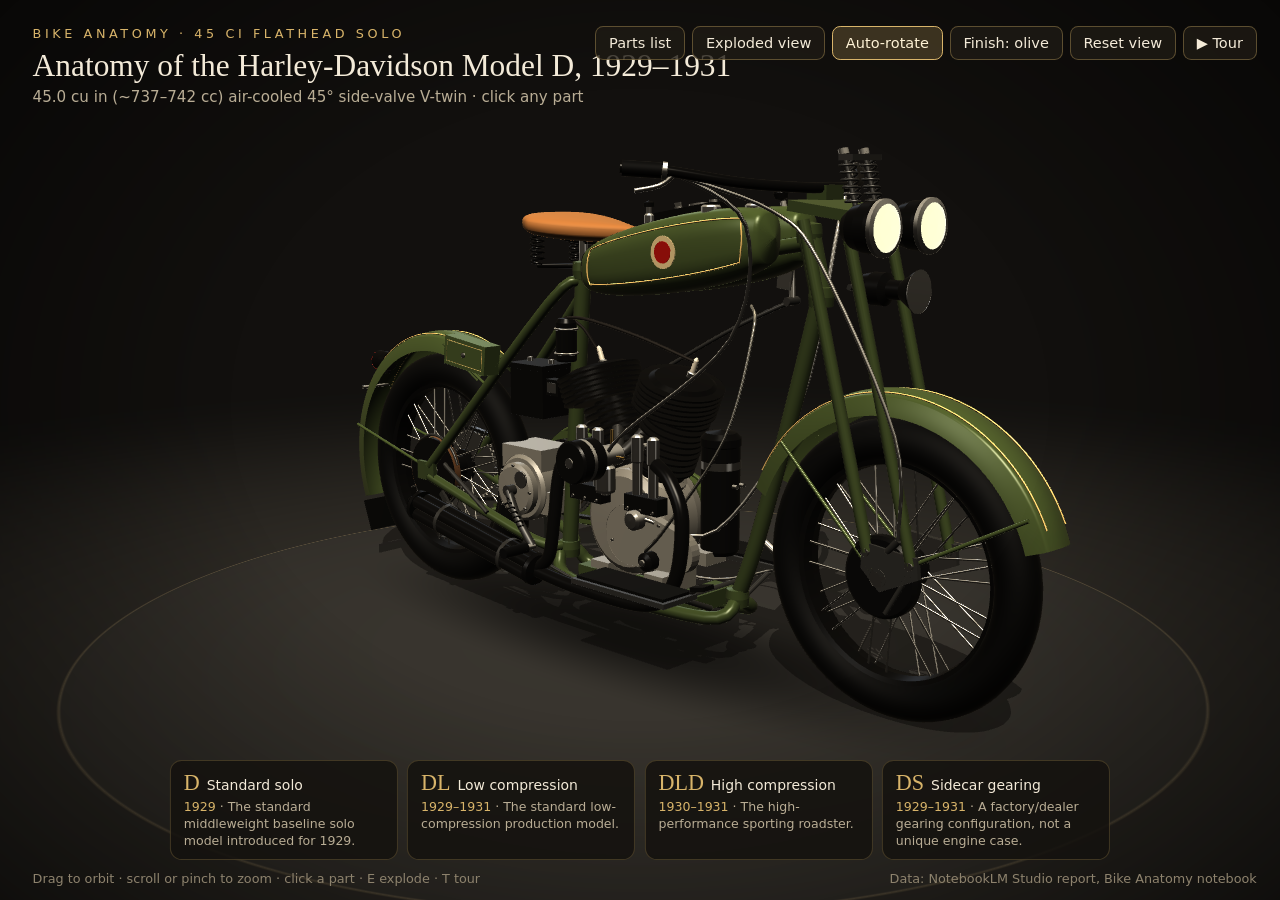
==== bikes/model-d/index.html @ c073ca32 "Add a static gallery for the Bike Anatomy series The shop page reads bikes.js, so a new motorcycle i" ====
<!doctype html>
<html lang="en">
<head>
<meta charset="utf-8">
<meta name="viewport" content="width=device-width,initial-scale=1,maximum-scale=1">
<title>Anatomy of the Harley-Davidson Model D, 1929–1931</title>
<style>
:root{--u:1px;--brass:#d8b46a;--ink:#f3ead8;--mute:#b9ad95;--bg:#12100d;--panel:rgba(20,18,14,.86)}
*{box-sizing:border-box}
html,body{margin:0;height:100%;background:#0b0a08;color:var(--ink);font-family:system-ui,-apple-system,"Segoe UI",Roboto,Helvetica,Arial,sans-serif;overflow:hidden}
#stage{position:absolute;left:0;top:0;width:100%;height:100%;overflow:hidden;background:#12100d}
#stage.fixed{left:50%;top:50%;transform:translate(-50%,-50%)}
canvas{position:absolute;left:0;top:0;width:100%;height:100%;display:block;touch-action:none;cursor:grab}
canvas.drag{cursor:grabbing} canvas.hot{cursor:pointer}
#vignette{position:absolute;inset:0;pointer-events:none;background:radial-gradient(ellipse at 50% 45%,rgba(0,0,0,0) 45%,rgba(0,0,0,.62) 100%)}
#titleBlock{position:absolute;left:calc(var(--u)*28);top:calc(var(--u)*22);max-width:calc(var(--u)*640);pointer-events:none}
#titleBlock .k{font-size:calc(var(--u)*11);letter-spacing:.28em;color:var(--brass);text-transform:uppercase}
#titleBlock h1{margin:calc(var(--u)*6) 0 calc(var(--u)*4);font-family:Georgia,"Times New Roman",serif;font-weight:normal;font-size:calc(var(--u)*27);line-height:1.15;color:var(--ink)}
#titleBlock p{margin:0;font-size:calc(var(--u)*13);color:var(--mute)}
#toolbar{position:absolute;right:calc(var(--u)*20);top:calc(var(--u)*22);display:flex;gap:calc(var(--u)*6);flex-wrap:wrap;justify-content:flex-end;max-width:60%}
button{font:inherit;font-size:calc(var(--u)*12.5);color:var(--ink);background:rgba(30,27,21,.8);border:1px solid rgba(216,180,106,.35);border-radius:calc(var(--u)*7);padding:calc(var(--u)*7) calc(var(--u)*11);cursor:pointer;transition:background .2s,border-color .2s}
button:hover{background:rgba(60,50,32,.9);border-color:var(--brass)}
button.on{background:rgba(216,180,106,.22);border-color:var(--brass);color:#fff3d6}
#partsDrawer{position:absolute;left:calc(var(--u)*20);top:calc(var(--u)*118);bottom:calc(var(--u)*150);width:calc(var(--u)*250);background:var(--panel);border:1px solid rgba(216,180,106,.2);border-radius:calc(var(--u)*10);padding:calc(var(--u)*10);overflow:auto;transform:translateX(-120%);transition:transform .35s ease;font-size:calc(var(--u)*12.5)}
#partsDrawer.open{transform:none}
#partsDrawer h4{margin:calc(var(--u)*10) 0 calc(var(--u)*4);font-size:calc(var(--u)*10.5);letter-spacing:.16em;text-transform:uppercase;color:var(--mute);font-weight:600}
#partsDrawer h4:first-child{margin-top:0}
#partsDrawer a{display:block;padding:calc(var(--u)*4) calc(var(--u)*6);border-radius:calc(var(--u)*5);color:var(--ink);text-decoration:none;cursor:pointer}
#partsDrawer a:hover,#partsDrawer a.sel{background:rgba(216,180,106,.16)}
.dot{display:inline-block;width:calc(var(--u)*8);height:calc(var(--u)*8);border-radius:50%;margin-right:calc(var(--u)*7);vertical-align:middle}
#panel{position:absolute;right:calc(var(--u)*20);top:calc(var(--u)*78);width:calc(var(--u)*370);max-height:calc(100% - var(--u)*240);overflow:auto;background:var(--panel);border:1px solid rgba(216,180,106,.28);border-radius:calc(var(--u)*12);padding:calc(var(--u)*18) calc(var(--u)*20);opacity:0;transform:translateX(calc(var(--u)*30));transition:opacity .35s ease,transform .35s ease;pointer-events:none;box-shadow:0 calc(var(--u)*10) calc(var(--u)*40) rgba(0,0,0,.45)}
#panel.show{opacity:1;transform:none;pointer-events:auto}
#panel .x{position:absolute;right:calc(var(--u)*10);top:calc(var(--u)*8);background:none;border:none;font-size:calc(var(--u)*18);color:var(--mute);padding:calc(var(--u)*4)}
#panel .chip{display:inline-block;font-size:calc(var(--u)*10.5);letter-spacing:.14em;text-transform:uppercase;padding:calc(var(--u)*3) calc(var(--u)*8);border-radius:calc(var(--u)*20);border:1px solid currentColor;margin-bottom:calc(var(--u)*8)}
#panel h2{font-family:Georgia,"Times New Roman",serif;font-weight:normal;font-size:calc(var(--u)*23);margin:0 0 calc(var(--u)*10);line-height:1.2}
#panel ul{margin:0;padding-left:calc(var(--u)*16);font-size:calc(var(--u)*13);line-height:1.45}
#panel li{margin-bottom:calc(var(--u)*5)}
#panel .fin{margin-top:calc(var(--u)*10);font-size:calc(var(--u)*12);color:var(--mute)}
#panel .fin b{color:var(--ink);font-weight:600}
#panel .weak{margin-top:calc(var(--u)*12);border-left:calc(var(--u)*3) solid #c75a4f;background:rgba(199,90,79,.1);padding:calc(var(--u)*8) calc(var(--u)*10);border-radius:0 calc(var(--u)*6) calc(var(--u)*6) 0;font-size:calc(var(--u)*12.5);line-height:1.45}
#panel .weak h3{margin:0 0 calc(var(--u)*4);font-size:calc(var(--u)*10.5);letter-spacing:.14em;text-transform:uppercase;color:#e58a7f}
#panel .weak p{margin:0 0 calc(var(--u)*4)}
#panel .note{margin-top:calc(var(--u)*10);font-size:calc(var(--u)*11.5);color:#d7c38f;font-style:italic}
#panel .src{margin-top:calc(var(--u)*10);font-size:calc(var(--u)*10.5);color:#8d826d}
#variants{position:absolute;left:50%;bottom:calc(var(--u)*34);transform:translateX(-50%);display:flex;gap:calc(var(--u)*8)}
.var{width:calc(var(--u)*196);background:var(--panel);border:1px solid rgba(216,180,106,.22);border-radius:calc(var(--u)*10);padding:calc(var(--u)*8) calc(var(--u)*11);cursor:pointer;transition:border-color .2s,background .2s}
.var:hover{border-color:rgba(216,180,106,.6)} .var.on{border-color:var(--brass);background:rgba(60,48,26,.9)}
.var b{font-family:Georgia,serif;font-size:calc(var(--u)*19);color:var(--brass);font-weight:normal;margin-right:calc(var(--u)*6)}
.var span{font-size:calc(var(--u)*12);color:var(--ink);white-space:nowrap}.var i{font-style:normal;color:var(--brass)}
.var div{font-size:calc(var(--u)*10.8);color:var(--mute);margin-top:calc(var(--u)*3);line-height:1.35}
#hint{position:absolute;left:calc(var(--u)*28);bottom:calc(var(--u)*12);font-size:calc(var(--u)*11);color:#8d826d;pointer-events:none}
#credit{position:absolute;right:calc(var(--u)*20);bottom:calc(var(--u)*12);font-size:calc(var(--u)*11);color:#8d826d;pointer-events:none}
#tooltip{position:absolute;pointer-events:none;background:rgba(20,18,14,.92);border:1px solid rgba(216,180,106,.4);padding:calc(var(--u)*4) calc(var(--u)*8);border-radius:calc(var(--u)*5);font-size:calc(var(--u)*12);opacity:0;transition:opacity .15s;white-space:nowrap}
#caption{position:absolute;left:calc(var(--u)*56);bottom:calc(var(--u)*58);max-width:calc(var(--u)*720);opacity:0;transform:translateY(calc(var(--u)*14));transition:opacity .45s ease,transform .45s ease;pointer-events:none;text-shadow:0 2px 18px rgba(0,0,0,.8)}
#caption.show{opacity:1;transform:none}
#caption .k{font-size:calc(var(--u)*13);letter-spacing:.3em;text-transform:uppercase;color:var(--brass)}
#caption .t{font-family:Georgia,"Times New Roman",serif;font-size:calc(var(--u)*46);line-height:1.08;margin:calc(var(--u)*6) 0}
#caption .s{font-size:calc(var(--u)*18);color:#e4d9c1;line-height:1.35}
#caption .bar{width:calc(var(--u)*64);height:calc(var(--u)*3);background:var(--brass);margin-bottom:calc(var(--u)*12)}
#card{position:absolute;inset:0;display:flex;align-items:center;justify-content:center;text-align:center;opacity:0;pointer-events:none;background:radial-gradient(ellipse at 50% 50%,rgba(14,12,9,.45) 0%,rgba(10,9,7,.82) 75%)}
#card .in{max-width:calc(var(--u)*980);padding:0 calc(var(--u)*40)}
#card .k{font-size:calc(var(--u)*15);letter-spacing:.42em;text-transform:uppercase;color:var(--brass)}
#card h1{font-family:Georgia,"Times New Roman",serif;font-weight:normal;font-size:calc(var(--u)*56);line-height:1.1;margin:calc(var(--u)*16) 0 calc(var(--u)*14)}
#card .s{font-size:calc(var(--u)*20);color:#e4d9c1}
#card .rule{width:calc(var(--u)*120);height:1px;background:var(--brass);margin:calc(var(--u)*22) auto}
#card .c{font-size:calc(var(--u)*14);color:#a99c82;letter-spacing:.05em}
body.tour .chrome{display:none!important}
body.tour canvas{cursor:default}
body.tour #panel{top:calc(var(--u)*60);right:calc(var(--u)*44);width:calc(var(--u)*400);max-height:none;overflow:hidden}
body.tour #panel .x{display:none}
body.tour #panel ul{font-size:calc(var(--u)*14.5)}
body.tour #panel h2{font-size:calc(var(--u)*26)}
body.capture #caption,body.capture #panel{transition:none!important}
body.tour #credit{right:calc(var(--u)*44);bottom:calc(var(--u)*20);font-size:calc(var(--u)*12)}
#err{position:absolute;inset:0;display:none;align-items:center;justify-content:center;font-size:16px;color:var(--ink);background:#12100d;text-align:center;padding:30px}
@media (max-width:760px){#panel{left:10px;right:10px;width:auto;top:auto;bottom:10px;max-height:45%}#variants{display:none}#titleBlock h1{font-size:20px}#toolbar{top:auto;bottom:10px;left:10px;right:10px;max-width:none;justify-content:center}#hint{display:none}}
</style>
</head>
<body>
<div id="stage">
  <canvas id="gl"></canvas>
  <div id="vignette"></div>
  <header id="titleBlock" class="chrome">
    <div class="k">Bike Anatomy · 45 ci Flathead Solo</div>
    <h1>Anatomy of the Harley-Davidson Model D, 1929–1931</h1>
    <p>45.0 cu in (~737–742 cc) air-cooled 45° side-valve V-twin · click any part</p>
  </header>
  <div id="toolbar" class="chrome">
    <button id="bParts">Parts list</button>
    <button id="bExplode">Exploded view</button>
    <button id="bRotate" class="on">Auto-rotate</button>
    <button id="bFinish">Finish: olive</button>
    <button id="bReset">Reset view</button>
    <button id="bTour">▶ Tour</button>
  </div>
  <aside id="partsDrawer" class="chrome"></aside>
  <aside id="panel"></aside>
  <div id="variants" class="chrome"></div>
  <div id="hint" class="chrome">Drag to orbit · scroll or pinch to zoom · click a part · E explode · T tour</div>
  <div id="tooltip" class="chrome"></div>
  <div id="caption"><div class="bar"></div><div class="k"></div><div class="t"></div><div class="s"></div></div>
  <div id="card"><div class="in"><div class="k"></div><h1></h1><div class="s"></div><div class="rule"></div><div class="c">Data: NotebookLM Studio report, Bike Anatomy notebook</div></div></div>
  <div id="credit">Data: NotebookLM Studio report, Bike Anatomy notebook</div>
  <div id="err">WebGL is not available in this browser.</div>
</div>
<script>
'use strict';
/* Harley-Davidson Model D (1929–1931) anatomy viewer.
   Pure HTML5 + vanilla JS + raw WebGL1, no dependencies.
   All part and spec text comes from the NotebookLM Studio report ("Bike Anatomy" notebook). */
/* ---------------------------- report data ---------------------------- */
const SYS = {
  engine:{name:'Engine', col:'#e0913a'},
  trans:{name:'Transmission & clutch', col:'#d4bb45'},
  drive:{name:'Drive', col:'#9cc04a'},
  frame:{name:'Frame & suspension', col:'#5aaed3'},
  brakes:{name:'Brakes & wheels', col:'#d9685c'},
  body:{name:'Tanks & body', col:'#a98be0'},
  elec:{name:'Electrics & controls', col:'#5fcfae'}
};
const SYS_ORDER=['engine','trans','drive','frame','brakes','body','elec'];
const DATA = {
 cyl:{sys:'engine',name:'Cylinders & heads',sec:'§2–3',specs:[
  'Air-cooled 45° side-valve (flathead) V-twin with dual cast-iron cylinders',
  'Displacement 45.0 cu in (~737–742 cc); bore × stroke 2-3/4 in × 3-13/16 in (2.750 × 3.8125 in)',
  'Front cylinder Part No. 2-29, rear 3-29, in heat-resistant high-gloss black enamel',
  'Removable cast-iron heads: low-compression marked 6.8 (9-29 front / 10-29 rear) or high-compression marked 5.5 (9-29A / 10-29A)',
  'Solid copper head gaskets (11-29); paper base gaskets (46-29) on eight 1-13/16 in Parkerized base studs (29-29)',
  'Dual priming valves (49-14, 1/8 in NPT, nickel) for cold starting',
  'Aluminum trunk pistons (253-29A) with three compression rings (260-29); fork-and-blade rods (283-29 front / 284-29 rear)'],
  fin:'Gloss black enamel (cylinders and heads)',
  note:'The report gives 45.0 cu in (~737–742 cc) in its spec matrix and calculates 45.3 cu in (~742 cc) from bore and stroke.'},
 crank:{sys:'engine',name:'Crankcase & flywheels',sec:'§3, §8',specs:[
  'Main crankcase 402-29 in high-strength aluminum alloy, split vertically into left (406-29) and right (410-29) halves',
  'Left case: dual roller bearing retainers (417-29) holding twenty-four .360 in steel rollers (304-15)',
  'Balanced flywheels, left 338-29 / right 339-29, on crank pin 348-29',
  'Bolted to the frame lugs with four 3/8-24 Parkerized motor bolts (437-26)',
  'Sump oil drain valve 477-29; crankcase relief pipe 543-29',
  'Identity lives on the left crankcase boss; matching belly numbers on the 406-29 / 410-29 seams confirm a line-bored pair'],
  fin:'Natural raw aluminum'},
 valves:{sys:'engine',name:'Valve train & tappet guides',sec:'§3, §8',specs:[
  'All four valves in a parallel vertical row on the right side of the engine',
  'Inlet valves 163-29, exhaust valves 165-29 in replaceable guides 166-29, springs 186-10',
  'Telescoping nickel valve covers: upper 173-26, lower 174-26, rubber packing 175-29 / 18260-29',
  'Four case-hardened tappets (200-29) with rollers (208-29) on four camshaft gear shafts (610-29 to 613-29)',
  'Later 1929–31 bolted cast-iron tappet guide blocks: front 234-30, rear 235-30, eight nickel screws (057)'],
  fin:'Valve covers polished nickel; tappet guide blocks black paint',
  weak:['Early 1929 press-in tappet bushings (234-29) worked loose under valvetrain side-thrust, causing oil leaks and lash drift. Replaced later in 1929 by bolted block guides.']},
 timing:{sys:'engine',name:'Gear case cover & oil pump',sec:'§3, §8',specs:[
  'Aluminum timing gear cover: 584-29 (two dowel holes), revised to 584-29A with four dowel holes',
  'Gear-driven plunger oil pump 587-29 (black paint), driven off oiler shaft 638-29',
  'Metering set by adjusting screw 672-29 and shims (.0125 in 674-22; .0625 in 0202)',
  'Auxiliary manual plunger pump (3551-27 / 3553-27) built into the left tank',
  'External dull nickel oil lines: drive case pipe 3571-29, hand pump pipe 3572-29'],
  fin:'Natural raw aluminum (timing cover)',
  weak:['The 2-dowel 1929 cover flexed under valvetrain load, misaligning the gear train and failing gaskets; the 4-dowel cover (later 1929, continuing through 1930) fixed it.',
        'Too little oil scores valve guides and scuffs pistons; too much wet-sumps the crankcase and fouls plugs.']},
 carb:{sys:'engine',name:'Carburetor & intake',sec:'§3',specs:[
  '1-inch side-draft carburetor: Schebler (1133-29) or period Linkert, brass and pot metal, body 1226-29',
  'Venturi: 3/4 in (1265-29) on D and DL; 7/8 in (1265-29A, later 27360-29) on the high-compression DLD',
  'Brass main nozzle 1258-29; 3-5/16 in high-speed needle 1254-24; low-speed needle 1261-29',
  'Nickel float bowl 1267-24 with shellac-coated cork float 1271-24',
  'Parkerized cast intake manifold (1102-29 / 1107-29) on frame bracket 1110-29',
  'Gloss-black cylindrical air cleaner 1401-28 with cast-aluminum elbow 1406-29'],
  fin:'Carburetor body and needles flat nickel; manifold Parkerized; air cleaner gloss black / aluminum'},
 exhaust:{sys:'engine',name:'Exhaust & four-tube muffler',sec:'§3',specs:[
  'Black-enameled front (1006-29) and rear (1007-29) header pipes merging into front muffler pipe 1020-29',
  'Classic four-tube muffler (1002-29 complete; 1035-29 rear section) in heat-resistant black paint',
  'Clamped to the lower frame tube: brackets 1023-29, center clamps 1032-29, rear clamps 1041-29, double clamps 1070-29 / 1071-29'],
  fin:'Black paint / Parkerized'},
 gen:{sys:'elec',name:'Generator',sec:'§7, §8',specs:[
  '6-volt generator 1501-29 in gloss black enamel, mounted to the front gear case over paper gasket 1527-29',
  'Early drive: spiral bevel gears, 32-tooth drive bevel 1536-29 and 16-tooth armature bevel 1649-29, shaft 1532-30',
  'Later drive: direct spur gear off generator drive gear 632-29A',
  'Charges through the frame-mounted cut-out relay 4785-26 into the 6-volt HM5 battery'],
  fin:'Gloss black enamel',
  weak:['The 1929–1930 spiral bevel drive suffered rapid tooth wear, backlash and noise if its 0.002 in end-thrust shims (1536-29B) were set wrong; it was superseded by the spur-gear drive.'],
  note:'The report calls the bevel drive the "early setup" and also dates it 1929–1930.'},
 ign:{sys:'elec',name:'Ignition: timer, coil & leads',sec:'§3',specs:[
  'Timer shaft and cam 640-29 in a nickel timer base 1540-29 with circuit breaker 1565-29 / 1566-29',
  'Spark timing set manually with the timer adjusting plate 1627-29',
  'Dual-output spark coil 1722-29 (black) on the frame seat post with two 1/4-20 U-bolts 1723-29',
  'Fabric-wrapped high-tension cables: long front 1596-29, short rear 1597-29',
  'Harley-Davidson plugs from No. 1 standard (37-09A) to No. 5 racing (37-09E)']},
 lamps:{sys:'elec',name:'Headlamp',sec:'§7',specs:[
  '6-inch headlamp assembly 4901-29A, gloss black body, on fork bracket 4965-29 (black) / 4965-29B (Parkerized)',
  'Nickel door 4914-29 holding a diffusing (4906-29) or clear (4906-29A) glass lens with cork packing 4912-29',
  'Silvered parabolic reflector 4922-29 and a 6-volt double-filament bulb 4925-29'],
  fin:'Gloss black body, nickel door',
  note:'The model shows twin bullet lamps as briefed; the report text describes a single 6-inch headlamp assembly.'},
 tail:{sys:'elec',name:'Tail lamp',sec:'§7',specs:[
  'Cylindrical black tail lamp 5051-15 on the rear fender',
  'Red ribbed glass "bee-hive" lens 5054-20 with a lower white license lens 5065-25',
  '6V single-filament bulb 4927-15, wired through a rubber 2-pin plug 5061-23']},
 battery:{sys:'elec',name:'Battery & cut-out relay',sec:'§7',specs:[
  'HM5 6-volt storage battery, 4303-29 wet / 4304-29 dry, in a hard rubber jar 4359-29',
  'Black painted steel battery box 4404-29 and cover 4407-29 on rubber vibration mats 4427-15',
  'Frame-mounted mechanical cut-out relay 4785-26 under a black steel cover 4786-26'],
  fin:'Cadmium wing nuts (4409-24); nickel clamp bolts (4411-24)'},
 dash:{sys:'elec',name:'Dash switch box',sec:'§7',specs:[
  'Cast dash panel switch box 4505-29 mounted across the fuel tank bridge, gloss black cover 4519-29',
  'Ignition switch stem 4601-29 worked by a flat nickel key 4521-26',
  'Lighting switch stem 4605-29 with fiber contact cam 4606-26',
  'Central ammeter 4580-29 lit by an internal lamp 4570-29 behind an anti-glare shield 4566-29'],
  fin:'Gloss black / nickel'},
 horn:{sys:'elec',name:'Klaxon horn',sec:'§7',specs:[
  'Motor-driven Klaxon 11 vibrator horn 4801-29A in gloss black paint',
  'Black trumpet 4809-29 and nickel diaphragm 4814-29',
  'Sounded from the handlebar horn switch 4760-26']},
 bars:{sys:'elec',name:'Handlebars & twist grips',sec:'§6–7',specs:[
  'Tubular steel handlebars 3307-29A in black paint',
  'Dual spiral twist grips for throttle and spark advance: black rubber grips 3310-09, nickel spirals 3312-16',
  '54-inch nickel flexible control coils 3334-12 / 3338-12',
  'Right hand lever 4149-28 pulls the front brake wire 4145-28 inside nickel coil 4143-28'],
  fin:'Black paint / polished nickel'},
 gear:{sys:'trans',name:'3-speed transmission',sec:'§4',specs:[
  '3-speed manual, sliding gear, hand shift, in a hand-poured cast-aluminum case 2258-29 with side cover 2260-28A',
  'Mainshaft 2272-26 (6.5 in) on sixteen roller bearings 2289-25',
  'Sliding gear 2298-26, low-speed gear 2296-26 and main clutch gear 2513-26',
  'Countershaft 2300-28 with gear 2303-28 in bronze bushings 2312-26 / 2314-28',
  'Anchored to the lower frame rails with 3/8-24 studs 2318-26 and position adjusting screw 2328-27']},
 clutch:{sys:'trans',name:'Foot clutch',sec:'§4',specs:[
  'Foot-operated dry multi-plate clutch built into the primary drive sprocket (2039-29A)',
  'Steel discs (2417-29A / 2535-29), driving discs 2528-28, riveted fiber discs (2533-26 / 2533-29) and notched outer fiber discs 2534-29',
  'Early 1929: 12 springs 2546-29A (7/16 × 1-1/4 in); later 1929–31: 14 springs 2546-29 (3/8 × 1-9/32 in)',
  'Rocker foot pedal 2409-29 (cadmium), 14-1/4 in clutch rod 2424-29, 8-3/8 in pushrod 2446-29'],
  fin:'Cadmium plated pedal',
  weak:['The early 12-spring plate engaged abruptly and needed heavy pedal pressure, overheating the discs and dragging in stop-and-go riding. The 14-spring revision gave linear modulation.']},
 shifter:{sys:'trans',name:'Tank hand shifter',sec:'§4',specs:[
  'Tank-side nickel shifter lever 2204-26 moving in a nickel quadrant guide 2208-26',
  'Parkerized shifter rod 2212-28 to bell crank 2236-28, turning the cadmium shifter shaft 2242-26',
  'Gear lock plate 2239-26 with spring-loaded plunger 2251-26',
  'Riding: foot clutch, left-hand gear selection, right-hand twist-grip throttle'],
  fin:'Polished nickel lever and quadrant'},
 kick:{sys:'trans',name:'Kickstarter',sec:'§4',specs:[
  'Starter pedal assembly 2076-26A with heavy Parkerized crank 2076-29 and 3/8-24 clamp bolt 2078-26',
  'Coil return spring 2084-28 (black) on nickel spring stud 2086-26',
  'Folding pedal 2091-16 with rubber sleeves 2092-17 / 2092-29',
  'Turns the starter clutch ratchet 2165-28']},
 primary:{sys:'drive',name:'Primary chain & sprockets',sec:'§2, §4',specs:[
  'Duckworth double-row 3/8 × 3/16 in primary chain, 100-link (2001-29) or 102-link (2001-29A)',
  'Plain Parkerized motor sprockets from 24T to 33T, plus a 17T special (2030-29C)',
  'Optional cushion sprockets, 26T (2030-29) and 31T (2031-29), with eight rubber blocks 2056-28',
  'DS sidecar gearing used smaller motor sprockets: 17T (2030-29C) or 24T (2029-29)'],
  fin:'Parkerized sprockets',
  note:'The report lists 26T 2030-29 as a solo motor sprocket in §2 but as the 26T cushion sprocket in §4 (plain 26T is 2030-29A).'},
 pcover:{sys:'drive',name:'Primary chain guard',sec:'§5',specs:[
  'Black painted front chain guard 3801-29 with upper (3804-29) and lower (3805-29) backing sheets',
  'Two removable painted inspection covers 3811-29',
  'Backing springs 3814-29 and slot cover 3812-29'],
  fin:'High-gloss black enamel per the report'},
 final:{sys:'drive',name:'Final drive chain & rear sprocket',sec:'§2, §4–5',specs:[
  '55-inch Duckworth 3/8 × 5/8 in final drive chain 2002-29',
  'Flat-nickel rear wheel sprockets: 28T (2046-29), 30T, 32T, 36T, 38T (2045-29), 40T (2043-29), 45T (2049-29)',
  'Black painted rear chain guard 3818-26',
  'DS sidecar setups used 40T or 45T rear sprockets to lower the final drive'],
  fin:'Flat nickel sprockets'},
 frame:{sys:'frame',name:'Rigid single-rider frame',sec:'§5',specs:[
  'Rigid single-rider tubular steel frame 2801-26',
  'Forged steel lugs at the steering head, motor mounts and rear axle dropouts',
  'Steering head: adjustable cup-and-cone with thirty-two loose 1/4 in balls; head cup 2751-26, cones 2753-26 / 2755-26',
  'Rigid rear triangle, so the rider is isolated by the internal seat post plunger',
  'Lower cross-tubes carry the rear brake crossover shaft'],
  fin:'High-gloss black enamel per the report'},
 fork:{sys:'frame',name:'Springer front fork',sec:'§5',specs:[
  'Leading-link Harley-Davidson spring fork: rigid legs (2605-26 early / 2605-29 late) and spring legs (2607-26 / 2607-29)',
  'Spring cluster on 7/16 × 9-11/16 in Parkerized rods 2631-26',
  '4-3/4 in upper springs 2618-26, 5 in main cushion springs 2620-26, 3 in buffer springs 2622-26, flat check spring 2623-23',
  'Lower rocker plates 2636-26 on short (2639-26) and long (2640-26) nickel rocker studs',
  'Black painted forged triple clamp 2654-29'],
  fin:'High-gloss black legs; Parkerized springs and rods'},
 saddle:{sys:'frame',name:'Solo saddle & seat post plunger',sec:'§5',specs:[
  'Natural tan leather top 3181-25 on a black steel pommel frame (3182-25 / 3185-18 Mesinger)',
  'Seat bar 3106-29 linked to a cadmium seat plunger 3115-29 in bronze bushing 3113-29',
  'Spring stack: 6-1/2 in lower springs (3127-29 early / 3128-29 late) and a 2-3/4 in auxiliary spring',
  'Spring guide collars 1-3/4 in (3138-29), or 1-3/8 in (3138-29A) for riders over 230 lb'],
  fin:'Cadmium plunger; Parkerized lock and adjusting nuts'},
 boards:{sys:'frame',name:'Footboards',sec:'§5',specs:[
  'Folding Parkerized steel footboards 2938-14 with molded rubber pads 2940-14',
  'Twenty-eight Parkerized pad rivets 2941-14; four mounting hinges 2944-14',
  'Front (2928-29) and rear (2929-29) support rods with right and left sidebars']},
 fwheel:{sys:'brakes',name:'Front wheel',sec:'§6',specs:[
  '18-inch steel clincher rim 3940-27, black enamel or optional nickel (3941-28B)',
  'Sized for 25 × 3.85 in pneumatic tires',
  'Thirty-six swaged nickel spokes, .148 in × 8-9/16 in, with nickel-plated brass nipples 3947-16',
  'Front hub 3906-28 on a Parkerized knock-out axle 3910-26 with twenty-eight 1/4 in balls']},
 rwheel:{sys:'brakes',name:'Rear wheel',sec:'§6',specs:[
  '18-inch steel clincher rim 3940-27 for 25 × 3.85 in tires',
  'Thirty-six swaged nickel spokes with nickel-plated brass nipples',
  'Rear hub 3958-26 on a nickel knock-out axle 3995-26 with twenty-two 3/8 in balls (0283)']},
 fbrake:{sys:'brakes',name:'Front drum brake',sec:'§6, §8',specs:[
  'Internal expanding mechanical drum in the front hub: black steel shell 4110-28A, side cover 4109-28',
  'Upper (4111-28A) and lower (4112-28A) shoes with molded linings 4113-28A',
  'Operating lever 4123-28A on stud 4124-28; torque taken to the spring fork leg by shackle 4130-28',
  'Worked from the right handlebar lever by a Bowden wire 4145-28'],
  weak:['The single-cam expanding front drum gives modest stopping force compared with modern hydraulic discs, so it needs conservative speeds and extra stopping distance.']},
 rbrake:{sys:'brakes',name:'Rear service brake',sec:'§6, §8',specs:[
  'Foot-operated service brake on the rear hub drum: black shell/drum 4032-26, bracket 4036-27',
  'Upper (4038-27) and lower (4039-27) contracting bands with woven linings and brass rivets 4046-14',
  'Footbrake lever (2956-29A early / 2956-29 late) to crossover shaft 4075-27 and brake rods 4073-29 / 4065-29',
  'Torque arm clamp 4071-26'],
  weak:['The rear contracting band delivers modest stopping force compared with modern hydraulic discs.'],
  note:'The spec matrix calls the rear brake "expanding/contracting"; the detailed section describes contracting bands only.'},
 rtank:{sys:'body',name:'Right fuel tank',sec:'§5, §8',specs:[
  'Split steel tank, right half 3501-26 early / 3501-29 late',
  'Rests on frame rubber buffers 3505-26, clamped by 1/4-24 clip screws 3529-10 and 7/32-32 nickel top screws 3532-18',
  'Nickel 1-1/2 in-24 filler cap 3507-16',
  'Red-center tank transfers 5917-08'],
  fin:'High-gloss black enamel per the report',
  note:'Not a "Strap Tank": the report says that term applies only to 1903–1910 machines.'},
 ltank:{sys:'body',name:'Left gas & oil tank',sec:'§5',specs:[
  'Left half 3502-26 early / 3502-29 late, with divided internal reservoirs for gasoline and engine oil',
  'Houses the manual hand oil pump (3551-27 / 3553-27) with nickel plunger 3555-25',
  'Nickel caps 3507-16 with gas seat 3511-16 and oil seat 3512-16'],
  fin:'High-gloss black enamel per the report'},
 ffender:{sys:'body',name:'Front mudguard',sec:'§5',specs:[
  'Front mudguard 3701-29 early / 3702-29A late',
  'Upper (3726-29) and lower (3727-29) painted braces',
  'Parkerized front bolt 3749-26']},
 rfender:{sys:'body',name:'Rear mudguard',sec:'§5',specs:[
  'Rear mudguard 3709-29 with a hinged rear section 3712-29 on end hinge 3751-23 for wheel removal',
  'Center (3736-29) and end (3737-29) braces',
  'Molded rubber mud flap 3757-26']},
 toolbox:{sys:'body',name:'Tool box',sec:'§5',specs:[
  'Rectangular painted steel tool box 3452-29 with cover 3456-29',
  'Nickel lock key 3464-26']}
};
const VARIANTS = [
 {code:'D', label:'Standard solo', years:'1929', parts:['cyl','carb'],
  text:'The standard middleweight baseline solo model introduced for 1929: standard-compression cast-iron heads, baseline primary drive ratios and a standard Schebler carburetor. The high-volume utility machine.'},
 {code:'DL', label:'Low compression', years:'1929–1931', parts:['cyl','carb'],
  text:'The standard low-compression production model. Cast-iron heads marked 6.8 (9-29 / 10-29) and a 3/4 in venturi (1265-29), built to run on low-octane period fuels without knock or thermal strain.'},
 {code:'DLD', label:'High compression', years:'1930–1931', parts:['cyl','carb','crank'],
  text:'The high-performance sporting roadster. High-compression heads marked 5.5 (9-29A / 10-29A), an enlarged 7/8 in venturi (1265-29A) and DLD engine boss stampings.'},
 {code:'DS', label:'Sidecar gearing', years:'1929–1931', parts:['primary','final'],
  text:'A factory/dealer gearing configuration, not a unique engine case. Smaller motor sprockets (17T 2030-29C or 24T 2029-29) with 40T (2043-29) or 45T (2049-29) rear sprockets for sidecar hauling.'}
];
/* ------------------------------ params ------------------------------ */
const Q = new URLSearchParams(location.search);
const TOUR = Q.get('tour') === '1';
const FW = parseInt(Q.get('w'),10)||0, FH = parseInt(Q.get('h'),10)||0;
const T0 = parseFloat(Q.get('t'))||0;
const FREEZE = Q.get('freeze') === '1';
const CAPTURE = Q.get('capture') === '1';   // fixed-timestep frame capture: window.__renderAt(t)

/* ------------------------------ vec/mat ------------------------------ */
const add=(a,b)=>[a[0]+b[0],a[1]+b[1],a[2]+b[2]], sub=(a,b)=>[a[0]-b[0],a[1]-b[1],a[2]-b[2]];
const scl=(a,s)=>[a[0]*s,a[1]*s,a[2]*s], dot=(a,b)=>a[0]*b[0]+a[1]*b[1]+a[2]*b[2];
const cross=(a,b)=>[a[1]*b[2]-a[2]*b[1],a[2]*b[0]-a[0]*b[2],a[0]*b[1]-a[1]*b[0]];
const len=a=>Math.hypot(a[0],a[1],a[2]);
const norm=a=>{const l=len(a)||1;return [a[0]/l,a[1]/l,a[2]/l];};
const lerp=(a,b,t)=>a+(b-a)*t, lerp3=(a,b,t)=>[lerp(a[0],b[0],t),lerp(a[1],b[1],t),lerp(a[2],b[2],t)];
const clamp=(x,a,b)=>Math.max(a,Math.min(b,x));
const ease=t=>{t=clamp(t,0,1);return t<.5?4*t*t*t:1-Math.pow(-2*t+2,3)/2;};
const TAU=Math.PI*2;
const M4={
 id(){const m=new Float32Array(16);m[0]=m[5]=m[10]=m[15]=1;return m;},
 mul(a,b){const o=new Float32Array(16);for(let c=0;c<4;c++)for(let r=0;r<4;r++){let s=0;for(let k=0;k<4;k++)s+=a[k*4+r]*b[c*4+k];o[c*4+r]=s;}return o;},
 trans(x,y,z){const m=M4.id();m[12]=x;m[13]=y;m[14]=z;return m;},
 scale(x,y,z){const m=M4.id();m[0]=x;m[5]=y;m[10]=z;return m;},
 persp(fovy,asp,n,f){const t=1/Math.tan(fovy/2),m=new Float32Array(16);m[0]=t/asp;m[5]=t;m[10]=(f+n)/(n-f);m[11]=-1;m[14]=2*f*n/(n-f);return m;},
 lookAt(e,c,u){const z=norm(sub(e,c)),x=norm(cross(u,z)),y=cross(z,x);const m=new Float32Array(16);
  m[0]=x[0];m[4]=x[1];m[8]=x[2];m[1]=y[0];m[5]=y[1];m[9]=y[2];m[2]=z[0];m[6]=z[1];m[10]=z[2];
  m[12]=-dot(x,e);m[13]=-dot(y,e);m[14]=-dot(z,e);m[15]=1;return m;},
 cols(x,y,z,o){const m=new Float32Array(16);m[0]=x[0];m[1]=x[1];m[2]=x[2];m[4]=y[0];m[5]=y[1];m[6]=y[2];m[8]=z[0];m[9]=z[1];m[10]=z[2];m[12]=o[0];m[13]=o[1];m[14]=o[2];m[15]=1;return m;}
};
/* frame whose local Y = axis and local X follows the hint */
function basisY(o,axis,hint){const y=norm(axis);let h=hint||(Math.abs(y[1])<0.95?[0,1,0]:[1,0,0]);
 if(Math.abs(dot(norm(h),y))>0.98)h=Math.abs(y[0])<0.9?[1,0,0]:[0,0,1];const x=norm(sub(h,scl(y,dot(h,y))));const z=cross(x,y);return M4.cols(x,y,z,o);}

/* --------------------------- mesh builder --------------------------- */
let V=null, XF=M4.id(), NM=[1,0,0,0,1,0,0,0,1], CUR=[1,1,1,0];
function setXF(m){XF=m;const a0=[m[0],m[1],m[2]],a1=[m[4],m[5],m[6]],a2=[m[8],m[9],m[10]];
 const c0=cross(a1,a2),c1=cross(a2,a0),c2=cross(a0,a1);NM=[c0[0],c0[1],c0[2],c1[0],c1[1],c1[2],c2[0],c2[1],c2[2]];} // inverse-transpose up to scale
function withXF(m,fn){const p=XF;setXF(M4.mul(p,m));fn();setXF(p);}
const MAT={PAINT:0,CHROME:1,MATTE:2,ALU:3,GLOW:4,BODY:5,FRAME:6,STRIPE:7};
function col(c,mat){CUR=[c[0],c[1],c[2],(mat||0)/8];}
function emit(p,n){const m=XF,x=p[0],y=p[1],z=p[2];
 V.push(m[0]*x+m[4]*y+m[8]*z+m[12],m[1]*x+m[5]*y+m[9]*z+m[13],m[2]*x+m[6]*y+m[10]*z+m[14]);
 const N=NM;const nx=N[0]*n[0]+N[3]*n[1]+N[6]*n[2],ny=N[1]*n[0]+N[4]*n[1]+N[7]*n[2],nz=N[2]*n[0]+N[5]*n[1]+N[8]*n[2];
 const l=Math.hypot(nx,ny,nz)||1;V.push(nx/l,ny/l,nz/l,CUR[0],CUR[1],CUR[2],CUR[3]);}
function tri(a,b,c,na,nb,nc){emit(a,na);emit(b,nb||na);emit(c,nc||na);}
function quad(a,b,c,d,na,nb,nc,nd){tri(a,b,c,na,nb,nc);tri(a,c,d,na,nc,nd);}
function box(cx,cy,cz,sx,sy,sz){const x0=cx-sx/2,x1=cx+sx/2,y0=cy-sy/2,y1=cy+sy/2,z0=cz-sz/2,z1=cz+sz/2;
 quad([x1,y0,z0],[x1,y1,z0],[x1,y1,z1],[x1,y0,z1],[1,0,0]);quad([x0,y0,z0],[x0,y0,z1],[x0,y1,z1],[x0,y1,z0],[-1,0,0]);
 quad([x0,y1,z0],[x0,y1,z1],[x1,y1,z1],[x1,y1,z0],[0,1,0]);quad([x0,y0,z0],[x1,y0,z0],[x1,y0,z1],[x0,y0,z1],[0,-1,0]);
 quad([x0,y0,z1],[x1,y0,z1],[x1,y1,z1],[x0,y1,z1],[0,0,1]);quad([x0,y0,z0],[x0,y1,z0],[x1,y1,z0],[x1,y0,z0],[0,0,-1]);}
/* oriented box */
function obox(c,xd,yd,sx,sy,sz){const x=norm(xd);const y=norm(sub(yd,scl(x,dot(yd,x))));const z=cross(x,y);withXF(M4.cols(x,y,z,c),()=>box(0,0,0,sx,sy,sz));}
/* surface of revolution around local Y; prof = [[r,h],...] */
function lathe(prof,seg){seg=seg||24;
 for(let k=0;k<prof.length-1;k++){const[r0,h0]=prof[k],[r1,h1]=prof[k+1];let nr=h1-h0,nh=-(r1-r0);const l=Math.hypot(nr,nh)||1;nr/=l;nh/=l;
  for(let j=0;j<seg;j++){const a0=j/seg*TAU,a1=(j+1)/seg*TAU,c0=Math.cos(a0),s0=Math.sin(a0),c1=Math.cos(a1),s1=Math.sin(a1);
   quad([r0*c0,h0,r0*s0],[r0*c1,h0,r0*s1],[r1*c1,h1,r1*s1],[r1*c0,h1,r1*s0],[nr*c0,nh,nr*s0],[nr*c1,nh,nr*s1],[nr*c1,nh,nr*s1],[nr*c0,nh,nr*s0]);}}}
function latheAt(o,axis,prof,seg,hint){withXF(basisY(o,axis,hint),()=>lathe(prof,seg));}
function disc(o,axis,r,t,seg){latheAt(o,axis,[[0,0],[r,0],[r,t],[0,t]],seg||24);}
/* grid surface with smooth normals from central differences */
function grid(P,closeU,closeV){const nu=P.length,nv=P[0].length,N=[];
 const g=(i,j)=>{i=closeU?(i+nu)%nu:clamp(i,0,nu-1);j=closeV?(j+nv)%nv:clamp(j,0,nv-1);return P[i][j];};
 let cen=[0,0,0];for(const r of P)for(const p of r)cen=add(cen,p);cen=scl(cen,1/(nu*nv));
 for(let i=0;i<nu;i++){N.push([]);for(let j=0;j<nv;j++){let n=cross(sub(g(i+1,j),g(i-1,j)),sub(g(i,j+1),g(i,j-1)));if(len(n)<1e-12)n=sub(P[i][j],cen);N[i].push(norm(n));}}
 const iu=closeU?nu:nu-1,iv=closeV?nv:nv-1;
 for(let i=0;i<iu;i++)for(let j=0;j<iv;j++){const i1=(i+1)%nu,j1=(j+1)%nv;quad(P[i][j],P[i1][j],P[i1][j1],P[i][j1],N[i][j],N[i1][j],N[i1][j1],N[i][j1]);}}
/* Catmull-Rom smoothing of a polyline */
function smooth(pts,n){if(pts.length<3)return pts;n=n||6;const o=[];
 for(let i=0;i<pts.length-1;i++){const p0=pts[Math.max(i-1,0)],p1=pts[i],p2=pts[i+1],p3=pts[Math.min(i+2,pts.length-1)];
  for(let s=0;s<n;s++){const t=s/n,t2=t*t,t3=t2*t;o.push([0,1,2].map(k=>0.5*((2*p1[k])+(-p0[k]+p2[k])*t+(2*p0[k]-5*p1[k]+4*p2[k]-p3[k])*t2+(-p0[k]+3*p1[k]-3*p2[k]+p3[k])*t3)));}}
 o.push(pts[pts.length-1]);return o;}
/* swept tube with parallel-transport frames */
function tube(pts,r,seg,closed,caps){seg=seg||10;const n=pts.length;if(n<2)return;const T=[];
 for(let i=0;i<n;i++){let a,b;if(closed){a=pts[(i-1+n)%n];b=pts[(i+1)%n];}else{a=pts[Math.max(i-1,0)];b=pts[Math.min(i+1,n-1)];}T.push(norm(sub(b,a)));}
 let Nn=Math.abs(T[0][1])<0.9?[0,1,0]:[1,0,0];Nn=norm(sub(Nn,scl(T[0],dot(Nn,T[0]))));
 const P=[];for(let i=0;i<n;i++){if(i>0)Nn=norm(sub(Nn,scl(T[i],dot(Nn,T[i]))));const B=cross(T[i],Nn);const ring=[];
  for(let j=0;j<seg;j++){const a=j/seg*TAU;ring.push(add(pts[i],add(scl(Nn,Math.cos(a)*r),scl(B,Math.sin(a)*r))));}P.push(ring);}
 grid(P,!!closed,true);
 if(!closed&&caps!==false){for(const [i,s] of [[0,-1],[n-1,1]]){const c=pts[i],rg=P[i],nn=scl(T[i],s);for(let j=0;j<seg;j++)tri(c,rg[j],rg[(j+1)%seg],nn);}}}
function cylAB(a,b,r,seg){tube([a,b],r,seg||10,false,true);}
function circlePts(c,r,n,a0,a1,plane){a0=a0||0;a1=(a1===undefined)?TAU:a1;const o=[];const full=Math.abs(a1-a0-TAU)<1e-6;const m=full?n:n+1;
 for(let i=0;i<m;i++){const a=a0+(a1-a0)*i/n;o.push(plane==='xz'?[c[0]+r*Math.cos(a),c[1],c[2]+r*Math.sin(a)]:[c[0]+r*Math.cos(a),c[1]+r*Math.sin(a),c[2]]);}return o;}
function helix(a,b,R,turns,wr){const ax=sub(b,a),L=len(ax),M=basisY(a,ax);const pts=[];const n=Math.ceil(turns*16);
 for(let i=0;i<=n;i++){const t=i/n,ang=t*turns*TAU;const lp=[R*Math.cos(ang),t*L,R*Math.sin(ang)];
  pts.push([M[0]*lp[0]+M[4]*lp[1]+M[8]*lp[2]+M[12],M[1]*lp[0]+M[5]*lp[1]+M[9]*lp[2]+M[13],M[2]*lp[0]+M[6]*lp[1]+M[10]*lp[2]+M[14]]);}
 tube(pts,wr,6,false,true);}
/* extrude a convex 2D polygon (xy) between z0..z1 */
function extrude(poly,z0,z1){let c=[0,0];for(const p of poly){c[0]+=p[0];c[1]+=p[1];}c=[c[0]/poly.length,c[1]/poly.length];const n=poly.length;
 for(let i=0;i<n;i++){const a=poly[i],b=poly[(i+1)%n];tri([c[0],c[1],z1],[a[0],a[1],z1],[b[0],b[1],z1],[0,0,1]);tri([c[0],c[1],z0],[b[0],b[1],z0],[a[0],a[1],z0],[0,0,-1]);
  const nn=norm([b[1]-a[1],-(b[0]-a[0]),0]);quad([a[0],a[1],z0],[b[0],b[1],z0],[b[0],b[1],z1],[a[0],a[1],z1],nn);}}
/* closed belt / hull path around two circles in the xy plane */
function beltPath(c1,r1,c2,r2,step,z){const d=Math.hypot(c2[0]-c1[0],c2[1]-c1[1]);const u=[(c2[0]-c1[0])/d,(c2[1]-c1[1])/d],v=[-u[1],u[0]];
 const beta=Math.asin(clamp((r1-r2)/d,-1,1)),A=Math.PI/2-beta;const pts=[];const at=(c,r,a)=>[c[0]+r*(Math.cos(a)*u[0]+Math.sin(a)*v[0]),c[1]+r*(Math.cos(a)*u[1]+Math.sin(a)*v[1]),z];
 const n1=Math.max(8,Math.round(r1*(TAU-2*A)/step)),n2=Math.max(8,Math.round(r2*2*A/step));
 for(let i=0;i<=n1;i++)pts.push(at(c1,r1,A+(TAU-2*A)*i/n1));
 for(let i=0;i<=n2;i++)pts.push(at(c2,r2,-A+2*A*i/n2));return pts;}
function resample(pts,step,closed){const P=closed?pts.concat([pts[0]]):pts;const L=[0];for(let i=1;i<P.length;i++)L.push(L[i-1]+len(sub(P[i],P[i-1])));
 const tot=L[L.length-1],n=Math.floor(tot/step),o=[];let k=1;for(let i=0;i<n;i++){const s=i*tot/n;while(k<L.length-1&&L[k]<s)k++;const t=(s-L[k-1])/((L[k]-L[k-1])||1);o.push({p:lerp3(P[k-1],P[k],t),d:norm(sub(P[k],P[k-1]))});}return o;}
/* superellipse loft along x */
function loft(nt,nv,sec){const P=[];for(let i=0;i<=nt;i++){const s=sec(i/nt);const r=[];
 for(let j=0;j<nv;j++){const a=j/nv*TAU,ca=Math.cos(a),sa=Math.sin(a);const ex=2/s.e;
  r.push([s.x,s.y+s.h*Math.sign(sa)*Math.pow(Math.abs(sa),ex),s.z+s.w*Math.sign(ca)*Math.pow(Math.abs(ca),ex)]);}P.push(r);}
 grid(P,false,true);}

/* ------------------------------ palette ------------------------------ */
const C={black:[0.045,0.043,0.04],nickel:[0.80,0.79,0.76],alu:[0.56,0.555,0.53],rubber:[0.035,0.034,0.032],
 leather:[0.60,0.38,0.19],park:[0.19,0.19,0.185],brass:[0.72,0.56,0.27],lens:[1.0,0.93,0.72],red:[0.66,0.07,0.05],
 cream:[0.86,0.78,0.58],redlens:[0.9,0.12,0.06],porcelain:[0.88,0.86,0.80],fabric:[0.10,0.09,0.08],body:[0.3,0.36,0.2],chain:[0.28,0.27,0.25]};

/* ----------------------------- geometry ------------------------------
   Units: metres. +X forward, +Y up, +Z = right side of the bike. */
const F=[0.76,0.32,0], R=[-0.70,0.32,0];
const CR=[0.04,0.31,0];
const B1=[0.085,0.43,0], A1=norm([Math.sin(Math.PI/8),Math.cos(Math.PI/8),0]);   // front cylinder (22.5° fwd)
const B2=[-0.005,0.43,0], A2=norm([-Math.sin(Math.PI/8),Math.cos(Math.PI/8),0]); // rear cylinder (22.5° back) = 45° V
const TR=[-0.34,0.33,0];
const H1=[0.51,1.0,0], H2=[0.545,0.87,0], S1=[-0.17,0.89,0], S2=[-0.23,0.17,0];
const topTubeY=x=>S1[1]+(x-S1[0])/(H1[0]-S1[0])*(H1[1]-S1[1]);
const Z=[0,0,1], XH=[1,0,0];

function wheel(c){
 col(C.rubber,MAT.MATTE);tube(circlePts(c,0.272,72),0.046,16,true);
 col(C.black,MAT.PAINT);latheAt(c,Z,[[0.236,-0.03],[0.226,-0.026],[0.222,0],[0.226,0.026],[0.236,0.03]],72,XH);
 latheAt(c,Z,[[0.012,-0.062],[0.02,-0.062],[0.02,-0.05],[0.046,-0.044],[0.046,-0.034],[0.03,-0.03],[0.03,0.03],[0.046,0.034],[0.046,0.044],[0.02,0.05],[0.02,0.062],[0.012,0.062]],28,XH);
 col(C.nickel,MAT.CHROME);latheAt(c,Z,[[0,-0.075],[0.012,-0.075],[0.012,0.075],[0,0.075]],10,XH);
 for(let k=0;k<36;k++){const s=k%2?1:-1,a=k/36*TAU,b=a+0.42*((k>>1)%2?1:-1);
  cylAB([c[0]+0.041*Math.cos(a),c[1]+0.041*Math.sin(a),s*0.039],[c[0]+0.223*Math.cos(b),c[1]+0.223*Math.sin(b),s*0.008],0.0024,5);}}
function fender(c,a0,a1,Rf,W){const nt=48,nw=12;const P=[];
 for(let i=0;i<=nt;i++){const a=a0+(a1-a0)*i/nt,ca=Math.cos(a),sa=Math.sin(a);const r=[];
  for(let j=0;j<=nw;j++){const s=-1+2*j/nw;const rad=Rf+0.02*(1-s*s)-(Math.abs(s)>0.86?(Math.abs(s)-0.86)*0.22:0);r.push([c[0]+rad*ca,c[1]+rad*sa,s*W]);}P.push(r);}
 col(C.body,MAT.BODY);grid(P,false,false);
 col(C.cream,MAT.STRIPE);for(const s of [-0.62,0.62]){const pts=[];for(let i=2;i<=nt-2;i++){const a=a0+(a1-a0)*i/nt;const rad=Rf+0.02*(1-s*s)+0.0022;pts.push([c[0]+rad*Math.cos(a),c[1]+rad*Math.sin(a),s*W]);}tube(pts,0.0019,5,false,true);}}
function tankShape(zc,side){const x0=0.47,x1=-0.09;
 const sec=t=>{const x=lerp(x0,x1,t),e=Math.max(Math.pow(Math.max(Math.sin(Math.PI*clamp(t,0,1)),0),0.22),0.02);return {x,y:topTubeY(x)-0.005+0.004*(1-t),z:zc,w:0.062*e+0.0005,h:(0.078+0.012*(1-t))*e,e:2.7};};
 col(C.body,MAT.BODY);loft(40,40,sec);
 col(C.cream,MAT.STRIPE);const loop=[];const onSide=(t,k)=>{const s=sec(t);const zz=s.w*Math.pow(Math.max(1-Math.pow(Math.abs(k),s.e),0),1/s.e);return [s.x,s.y+k*s.h,s.z+side*(zz+0.0025)];};
 for(let i=0;i<=24;i++)loop.push(onSide(lerp(0.1,0.9,i/24),0.70));
 for(let i=1;i<=8;i++)loop.push(onSide(0.9+0.012*Math.sin(Math.PI*i/9),lerp(0.70,-0.62,i/8)));
 for(let i=1;i<=24;i++)loop.push(onSide(lerp(0.9,0.1,i/24),-0.62));
 for(let i=1;i<8;i++)loop.push(onSide(0.1-0.012*Math.sin(Math.PI*i/8),lerp(-0.62,0.70,i/8)));
 tube(loop,0.0021,5,true);
 const s=sec(0.46),pc=[s.x,s.y+0.005,s.z+side*(s.w+0.0015)];
 col(C.cream,MAT.PAINT);disc(pc,[0,0,side],0.036,0.002,32);
 col(C.red,MAT.PAINT);disc(add(pc,[0,0,side*0.002]),[0,0,side],0.024,0.0015,32);
 const sc=sec(0.3);col(C.nickel,MAT.CHROME);latheAt([sc.x,sc.y+sc.h-0.006,zc+side*0.01],[0,1,0],[[0,0],[0.022,0],[0.022,0.012],[0.018,0.016],[0,0.017]],20);
 return sec;}
function sprocketTeeth(c,r,n,z,sz){for(let i=0;i<n;i++){const a=i/n*TAU;obox([c[0]+r*Math.cos(a),c[1]+r*Math.sin(a),z],[Math.cos(a),Math.sin(a),0],[-Math.sin(a),Math.cos(a),0],0.008,sz,0.007);}}
function chainLinks(path,step,w,h,t){for(const l of resample(path,step,true))obox(l.p,l.d,[-l.d[1],l.d[0],0],w,h,t);}
const BUILD={
 frame(){col(C.body,MAT.FRAME);const r=0.0165;
  tube([H1,H2],0.024,16);
  tube(smooth([add(H1,[-0.005,-0.02,0]),[0.2,topTubeY(0.2)-0.02,0],add(S1,[0.01,-0.02,0])],4),r,12);
  tube(smooth([add(H2,[0,0.01,0]),[0.47,0.6,0],[0.38,0.3,0],[0.33,0.17,0]],6),r+0.002,12);
  for(const s of [-1,1]){
   tube(smooth([[0.33,0.17,0],[0.29,0.125,s*0.06],[-0.15,0.12,s*0.06],[-0.235,0.17,s*0.03]],6),r,12);
   tube(smooth([[-0.18,0.86,0],[-0.24,0.81,s*0.05],[-0.69,0.34,s*0.085]],5),r*0.85,10);
   tube(smooth([[-0.23,0.19,0],[-0.3,0.2,s*0.06],[-0.69,0.31,s*0.085]],5),r*0.85,10);
   obox([-0.70,0.325,s*0.088],[1,0,0],[0,1,0],0.07,0.05,0.012);}
  tube([S1,S2],0.02,14);
  for(const p of [H1,H2,S1,[0.33,0.17,0],[-0.23,0.18,0]])latheAt(add(p,[0,-0.025,0]),[0,1,0],[[0,0],[0.026,0.005],[0.028,0.025],[0.026,0.045],[0,0.05]],14);
  obox([0.235,0.15,0],[1,0,0],[0,1,0],0.06,0.04,0.13);obox([-0.10,0.15,0],[1,0,0],[0,1,0],0.06,0.04,0.13);
  col(C.park,MAT.ALU);cylAB([0.25,0.17,-0.1],[0.25,0.17,0.1],0.008,8);},
 fork(){for(const z of [-0.072,0.072]){col(C.body,MAT.FRAME);tube([[0.548,1.03,z],[0.73,0.37,z]],0.013,12);tube([[0.665,0.99,z],[0.835,0.36,z]],0.012,12);
   col(C.park,MAT.ALU);withXF(M4.trans(0,0,z),()=>extrude([[0.72,0.39],[0.85,0.378],[0.855,0.335],[0.765,0.292],[0.718,0.335]],-0.006,0.006));
   col(C.nickel,MAT.CHROME);for(const p of [[0.73,0.37],[0.835,0.36]])cylAB([p[0],p[1],z-0.012],[p[0],p[1],z+0.012],0.009,10);}
  col(C.body,MAT.FRAME);cylAB([0.665,0.99,-0.08],[0.665,0.99,0.08],0.011,10);
  obox([0.6,1.05,0],[1,-0.12,0],[0.12,1,0],0.16,0.022,0.18);obox([0.548,1.085,0],[1,0,0],[0,1,0],0.05,0.03,0.06);
  for(const z of [-0.035,0.035]){col(C.park,MAT.ALU);tube([[0.668,0.995,z],[0.618,1.165,z]],0.0055,8);
   helix([0.664,1.0,z],[0.64,1.04,z],0.016,4,0.0028);helix([0.645,1.065,z],[0.625,1.15,z],0.016,6,0.003);
   col(C.nickel,MAT.CHROME);latheAt([0.618,1.16,z],[-0.28,1,0],[[0,0],[0.011,0],[0.011,0.012],[0,0.014]],12);}
  col(C.park,MAT.ALU);obox([0.632,1.155,0],[1,0,0],[0,1,0],0.035,0.012,0.1);},
 lamps(){for(const z of [-0.082,0.082]){const o=[0.735,1.02,z];
  col(C.black,MAT.PAINT);latheAt(o,[1,0,0],[[0,-0.075],[0.028,-0.07],[0.043,-0.05],[0.05,-0.025],[0.052,0],[0.052,0.008]],28);
  col(C.nickel,MAT.CHROME);latheAt(o,[1,0,0],[[0.052,0.008],[0.057,0.011],[0.057,0.02],[0.047,0.023]],28);
  col(C.lens,MAT.GLOW);latheAt(o,[1,0,0],[[0.047,0.022],[0.033,0.029],[0,0.032]],28);
  col(C.park,MAT.ALU);cylAB([0.67,1.02,z*0.6],[0.69,1.02,z],0.007,8);}
  obox([0.665,1.02,0],[1,0,0],[0,1,0],0.02,0.02,0.11);},
 horn(){const o=[0.705,0.895,0];col(C.black,MAT.PAINT);latheAt(o,[1,0,0],[[0,-0.05],[0.03,-0.05],[0.034,-0.03],[0.034,0.0],[0.02,0.01],[0.02,0.04],[0.04,0.07],[0.042,0.075]],24);
  col(C.nickel,MAT.CHROME);latheAt(add(o,[0.07,0,0]),[1,0,0],[[0.042,0.005],[0.044,0.008],[0,0.008]],24);
  col(C.park,MAT.ALU);cylAB([0.66,0.9,-0.065],[0.66,0.9,0.065],0.006,8);obox([0.675,0.895,0],[1,0,0],[0,1,0],0.04,0.01,0.02);},
 bars(){const half=s=>[[0.335,1.135,s*0.385],[0.40,1.128,s*0.32],[0.49,1.105,s*0.2],[0.55,1.095,s*0.07],[0.556,1.095,0]];
  col(C.black,MAT.PAINT);tube(smooth(half(-1).concat(half(1).reverse().slice(1)),6),0.011,10,false,true);
  col(C.rubber,MAT.MATTE);for(const s of [-1,1])tube([[0.338,1.134,s*0.382],[0.392,1.129,s*0.327]],0.016,12);
  col(C.nickel,MAT.CHROME);for(const s of [-1,1])cylAB([0.393,1.129,s*0.326],[0.40,1.128,s*0.319],0.018,12);
  tube(smooth([[0.41,1.12,0.31],[0.39,1.10,0.33],[0.36,1.09,0.37]],4),0.005,6);
  tube(smooth([[0.40,1.125,0.30],[0.47,1.02,0.16],[0.40,0.78,0.12],[0.12,0.55,0.15],[0.06,0.49,0.15]],6),0.0045,6);
  tube(smooth([[0.40,1.125,-0.30],[0.47,1.02,-0.16],[0.45,0.62,-0.06],[0.30,0.33,0.04],[0.14,0.34,0.11]],6),0.0045,6);},
 cyl(){for(const [B,A] of [[B1,A1],[B2,A2]]){const M=basisY(B,A,Z);
  const p=[[0,-0.01],[0.062,-0.01],[0.062,0.012],[0.05,0.014]];let h=0.022;for(let i=0;i<9;i++){p.push([0.05,h],[0.079,h+0.002],[0.079,h+0.007],[0.05,h+0.009]);h+=0.016;}p.push([0.05,0.172],[0,0.172]);
  col(C.black,MAT.PAINT);withXF(M,()=>lathe(p,32));
  const hp=[[0,0.168],[0.07,0.168]];let g=0.172;for(let i=0;i<6;i++){hp.push([0.07,g],[0.088,g+0.002],[0.088,g+0.0065],[0.07,g+0.0085]);g+=0.0125;}hp.push([0.06,g+0.004],[0,g+0.006]);
  withXF(M,()=>withXF(M4.mul(M4.trans(0.022,0,0),M4.scale(1.32,1,1)),()=>lathe(hp,32)));
  const tp=add(B,scl(A,0.252));col(C.nickel,MAT.CHROME);latheAt(tp,A,[[0,0],[0.011,0],[0.011,0.012],[0.007,0.014]],14);
  col(C.porcelain,MAT.PAINT);latheAt(add(tp,scl(A,0.014)),A,[[0.007,0],[0.0065,0.03],[0.003,0.036],[0,0.037]],14);
  col(C.nickel,MAT.CHROME);latheAt(add(B,scl(A,0.08)),Z,[[0,0.075],[0.008,0.075],[0.008,0.092],[0,0.092]],10,XH);}},
 crank(){col(C.alu,MAT.ALU);latheAt(CR,Z,[[0,-0.082],[0.11,-0.078],[0.126,-0.066],[0.132,-0.04],[0.132,0.04],[0.126,0.066],[0.11,0.078],[0,0.082]],40,XH);
  for(const [B,A] of [[B1,A1],[B2,A2]])latheAt(sub(B,scl(A,0.03)),A,[[0,0],[0.072,0],[0.072,0.022],[0.062,0.03],[0,0.03]],28,Z);
  obox([0.12,0.165,0],[1,0,0],[0,1,0],0.06,0.05,0.12);obox([-0.06,0.165,0],[1,0,0],[0,1,0],0.06,0.05,0.12);
  col(C.nickel,MAT.CHROME);cylAB([0.04,0.175,-0.02],[0.04,0.15,-0.02],0.008,8);cylAB([0.04,0.155,-0.02],[0.08,0.15,-0.02],0.003,6);
  tube(smooth([[-0.06,0.40,-0.05],[-0.12,0.42,-0.07],[-0.2,0.35,-0.08]],4),0.004,6);},
 valves(){col(C.black,MAT.PAINT);obox([0.13,0.372,0.096],[1,0,0],[0,1,0],0.105,0.04,0.036);obox([-0.053,0.372,0.096],[1,0,0],[0,1,0],0.105,0.04,0.036);
  for(const x of [0.155,0.105,-0.025,-0.08]){col(C.nickel,MAT.CHROME);latheAt([x,0.392,0.097],[0,1,0],[[0,0],[0.012,0],[0.012,0.075],[0.0145,0.078],[0.0145,0.135],[0.009,0.14],[0,0.141]],16);}
  for(const x of [0.13,-0.053])for(const dx of [-0.04,0,0.04])cylAB([x+dx,0.36,0.114],[x+dx,0.36,0.118],0.004,6);},
 timing(){col(C.alu,MAT.ALU);extrude(beltPath([0.08,0.29],0.072,[0.235,0.275],0.048,0.012,0).map(p=>[p[0],p[1]]),0.078,0.104);
  col(C.nickel,MAT.CHROME);for(const p of [[0.03,0.27],[0.13,0.235],[0.25,0.235],[0.18,0.33]])cylAB([p[0],p[1],0.104],[p[0],p[1],0.108],0.004,6);
  col(C.black,MAT.PAINT);latheAt([0.16,0.245,0.104],Z,[[0,0],[0.022,0],[0.022,0.026],[0.012,0.032],[0,0.033]],18,XH);
  col(C.nickel,MAT.CHROME);latheAt([0.16,0.245,0.137],Z,[[0,0],[0.008,0],[0.008,0.006],[0,0.007]],10,XH);
  col([0.55,0.54,0.5],MAT.CHROME);tube(smooth([[0.16,0.27,0.13],[0.22,0.34,0.12],[0.33,0.55,0.05],[0.34,0.78,-0.03],[0.30,0.83,-0.07]],6),0.004,6);},
 carb(){col(C.park,MAT.ALU);tube(smooth([[0.085,0.53,0.055],[0.06,0.49,0.085],[0.045,0.48,0.105]],4),0.014,12);tube(smooth([[0.0,0.53,0.055],[0.03,0.49,0.085],[0.045,0.48,0.105]],4),0.014,12);
  col(C.nickel,MAT.CHROME);latheAt([0.045,0.48,0.1],Z,[[0.017,0],[0.026,0.005],[0.026,0.06],[0.02,0.065]],20,XH);
  latheAt([0.045,0.395,0.142],[0,1,0],[[0,0],[0.008,-0.004],[0.022,0],[0.024,0.006],[0.024,0.058],[0.016,0.064],[0,0.065]],20);
  latheAt([0.045,0.388,0.142],[0,1,0],[[0,0],[0.01,0],[0.01,0.008],[0,0.008]],6);
  col(C.brass,MAT.CHROME);cylAB([0.045,0.505,0.12],[0.045,0.54,0.12],0.004,8);cylAB([0.07,0.48,0.13],[0.095,0.48,0.13],0.003,6);
  col(C.alu,MAT.ALU);latheAt([0.045,0.48,0.162],Z,[[0.02,0],[0.028,0.004],[0.028,0.016],[0.032,0.02]],20,XH);
  col(C.black,MAT.PAINT);latheAt([0.045,0.48,0.18],Z,[[0,0],[0.046,0],[0.05,0.005],[0.05,0.07],[0.046,0.075],[0,0.075]],32,XH);
  col(C.nickel,MAT.CHROME);latheAt([0.045,0.48,0.214],Z,[[0.0505,0],[0.0505,0.01]],32,XH);latheAt([0.045,0.48,0.255],Z,[[0,0],[0.012,0],[0.012,0.004],[0,0.004]],12,XH);},
 exhaust(){col(C.black,MAT.PAINT);
  tube(smooth([[0.165,0.47,0.098],[0.22,0.44,0.11],[0.265,0.36,0.12],[0.25,0.22,0.125],[0.17,0.145,0.13],[-0.05,0.14,0.135],[-0.2,0.155,0.14]],6),0.017,12);
  tube(smooth([[-0.1,0.47,0.098],[-0.14,0.42,0.112],[-0.15,0.3,0.125],[-0.16,0.2,0.135],[-0.2,0.16,0.14]],6),0.016,12);
  const a=[-0.21,0.158,0.14],b=[-0.66,0.24,0.14];for(const [dy,dz] of [[0.017,0.017],[0.017,-0.017],[-0.017,0.017],[-0.017,-0.017]])cylAB(add(a,[0,dy,dz]),add(b,[0,dy,dz]),0.0165,12);
  latheAt(b,sub(b,a),[[0,0],[0.042,0],[0.042,0.012],[0.012,0.02],[0.012,0.05],[0,0.05]],20);latheAt(a,sub(a,b),[[0,0],[0.042,0],[0.04,0.012],[0,0.02]],20);
  col(C.park,MAT.ALU);for(const x of [-0.3,-0.55]){const t=(x-a[0])/(b[0]-a[0]),y=lerp(a[1],b[1],t);latheAt([x,y,0.14],sub(b,a),[[0.045,-0.006],[0.045,0.006]],20);}},
 gen(){const o=[0.275,0.265,0.0];col(C.black,MAT.PAINT);latheAt(o,[0,1,0],[[0,0],[0.04,0],[0.045,0.01],[0.045,0.25],[0.047,0.253],[0.047,0.27],[0.036,0.282],[0,0.288]],32);
  col(C.nickel,MAT.CHROME);latheAt(add(o,[0,0.2,0]),[0,1,0],[[0.0465,0],[0.0465,0.018]],32);
  for(const z of [-0.012,0.012])cylAB([0.322,0.43,z],[0.335,0.43,z],0.005,8);
  col(C.alu,MAT.ALU);obox([0.255,0.262,0.03],[1,0,0],[0,1,0],0.07,0.03,0.07);},
 ign(){const o=[-0.186,0.67,0.045];col(C.black,MAT.PAINT);latheAt(o,[0,1,0],[[0,0],[0.024,0],[0.026,0.005],[0.026,0.095],[0.02,0.105],[0,0.107]],20);
  col(C.nickel,MAT.CHROME);for(const y of [0.69,0.75])tube(circlePts([-0.186,y,0.045],0.028,24,0,TAU,'xz'),0.003,6,true);
  col(C.fabric,MAT.MATTE);const tf=add(B1,scl(A1,0.29)),tr=add(B2,scl(A2,0.29));
  tube(smooth([[-0.186,0.775,0.05],[-0.1,0.78,0.06],[0.05,0.75,0.04],[tf[0]-0.02,tf[1]+0.01,0.01],tf],6),0.0042,6);
  tube(smooth([[-0.18,0.775,0.035],[-0.15,0.75,0.02],[tr[0]-0.01,tr[1]+0.01,0.005],tr],6),0.0042,6);
  col(C.nickel,MAT.CHROME);latheAt([0.115,0.335,0.104],Z,[[0,0],[0.024,0],[0.024,0.022],[0.018,0.028],[0,0.029]],20,XH);},
 gear(){col(C.alu,MAT.ALU);latheAt(TR,Z,[[0,-0.066],[0.078,-0.066],[0.086,-0.058],[0.086,0.058],[0.078,0.066],[0,0.066]],36,XH);
  obox([-0.345,0.405,0],[1,0,0],[0,1,0],0.15,0.06,0.115);obox([-0.27,0.3,0],[1,0,0],[0,1,0],0.05,0.06,0.11);
  latheAt(add(TR,[0,0,0.066]),Z,[[0.068,0],[0.068,0.018],[0.058,0.024],[0,0.025]],32,XH);
  col(C.nickel,MAT.CHROME);disc(add(TR,[0.03,0.03,0.09]),Z,0.022,0.004,18);
  for(let i=0;i<8;i++){const a=i/8*TAU;cylAB(add(TR,[0.062*Math.cos(a),0.062*Math.sin(a),0.089]),add(TR,[0.062*Math.cos(a),0.062*Math.sin(a),0.094]),0.004,6);}
  col(C.park,MAT.ALU);obox([-0.345,0.2,0],[1,0,0],[0,1,0],0.06,0.1,0.02);},
 clutch(){const o=add(TR,[0,0,-0.098]);col(C.nickel,MAT.CHROME);latheAt(o,[0,0,-1],[[0.02,0],[0.078,0],[0.08,0.004],[0.08,0.016],[0.072,0.02],[0.03,0.02],[0.03,0.028],[0,0.03]],40,XH);
  col(C.park,MAT.ALU);for(let i=0;i<14;i++){const a=i/14*TAU;latheAt(add(o,[0.055*Math.cos(a),0.055*Math.sin(a),-0.02]),[0,0,-1],[[0,0],[0.007,0],[0.007,0.012],[0,0.012]],8,XH);}
  col(C.brass,MAT.ALU);latheAt(add(o,[0,0,0.01]),[0,0,-1],[[0.082,0],[0.082,0.008]],40,XH);
  col(C.nickel,MAT.CHROME);tube(smooth([[0.27,0.255,-0.17],[0.33,0.23,-0.17],[0.40,0.26,-0.17]],4),0.009,8);
  cylAB([0.33,0.2,-0.155],[0.33,0.235,-0.17],0.007,8);
  tube(smooth([[0.33,0.205,-0.15],[0.1,0.14,-0.13],[-0.22,0.2,-0.13],[-0.31,0.38,-0.14]],6),0.004,6);},
 shifter(){col(C.nickel,MAT.CHROME);tube(smooth([[0.36,0.84,-0.142],[0.345,0.95,-0.15],[0.315,1.06,-0.158]],4),0.0075,10);
  obox([0.345,0.93,-0.138],[0.1,1,0],[1,0,0],0.13,0.04,0.006);
  col(C.black,MAT.PAINT);latheAt([0.312,1.062,-0.158],[-0.2,1,0],[[0,0],[0.014,0.004],[0.018,0.016],[0.014,0.028],[0,0.032]],16);
  col(C.park,MAT.ALU);tube(smooth([[0.36,0.84,-0.142],[0.2,0.76,-0.105],[-0.08,0.6,-0.085],[-0.3,0.44,-0.06]],6),0.0055,8);
  cylAB([0.36,0.84,-0.16],[0.36,0.84,-0.12],0.01,10);},
 kick(){col(C.park,MAT.ALU);cylAB(add(TR,[0,0,0.09]),add(TR,[0,0,0.115]),0.014,12);
  tube(smooth([add(TR,[0,0,0.108]),[-0.30,0.27,0.115],[-0.24,0.205,0.118]],4),0.011,10);
  col(C.nickel,MAT.CHROME);cylAB([-0.24,0.205,0.112],[-0.24,0.205,0.14],0.008,8);
  col(C.rubber,MAT.MATTE);cylAB([-0.24,0.205,0.14],[-0.24,0.205,0.215],0.014,12);
  col(C.black,MAT.PAINT);helix([-0.33,0.31,0.125],[-0.27,0.25,0.125],0.008,6,0.0022);},
 primary(){const c1=[CR[0],CR[1]],c2=[TR[0],TR[1]],z=-0.102;
  col(C.park,MAT.ALU);disc([c1[0],c1[1],z-0.004],Z,0.048,0.008,24);disc([c2[0],c2[1],z-0.004],Z,0.09,0.008,40);
  sprocketTeeth(c1,0.05,29,z,0.005);sprocketTeeth(c2,0.094,59,z,0.005);
  col(C.chain,MAT.CHROME);chainLinks(beltPath(c1,0.056,c2,0.1,0.004,z),0.0127,0.0118,0.0075,0.019);
  col(C.nickel,MAT.CHROME);disc([c1[0],c1[1],z-0.01],Z,0.014,0.02,12);},
 pcover(){const hull=beltPath([CR[0],CR[1]],0.085,[TR[0],TR[1]],0.128,0.01,0).map(p=>[p[0],p[1]]);
  col(C.body,MAT.BODY);extrude(hull,-0.158,-0.148);tube(hull.map(p=>[p[0],p[1],-0.147]),0.006,6,true);
  extrude(beltPath([CR[0],CR[1]],0.081,[TR[0],TR[1]],0.124,0.01,0).map(p=>[p[0],p[1]]),-0.148,-0.122);
  disc([CR[0],CR[1],-0.158],[0,0,-1],0.034,0.008,24);disc([TR[0],TR[1],-0.158],[0,0,-1],0.05,0.008,28);
  col(C.nickel,MAT.CHROME);for(const [c,r] of [[CR,0.034],[TR,0.05]])for(let i=0;i<6;i++){const a=i/6*TAU;cylAB([c[0]+r*0.8*Math.cos(a),c[1]+r*0.8*Math.sin(a),-0.166],[c[0]+r*0.8*Math.cos(a),c[1]+r*0.8*Math.sin(a),-0.17],0.004,6);}
  col(C.cream,MAT.STRIPE);tube(beltPath([CR[0],CR[1]],0.07,[TR[0],TR[1]],0.113,0.01,-0.1585),0.0016,4,true);},
 final(){const c1=[TR[0],TR[1]],c2=[R[0],R[1]],z=-0.074;
  col(C.nickel,MAT.CHROME);disc([c1[0],c1[1],z-0.003],Z,0.04,0.006,24);disc([c2[0],c2[1],z-0.003],Z,0.092,0.006,48);
  sprocketTeeth(c1,0.042,17,z,0.006);sprocketTeeth(c2,0.096,38,z,0.006);
  col(C.chain,MAT.CHROME);chainLinks(beltPath(c1,0.047,c2,0.101,0.004,z),0.0158,0.0148,0.009,0.014);
  const d3=sub([c2[0],c2[1],0],[c1[0],c1[1],0]),d=norm(d3),beta=Math.asin((0.047-0.101)/len(d3));
  const nU=[Math.sin(beta)*d[0]-Math.cos(beta)*d[1],Math.sin(beta)*d[1]+Math.cos(beta)*d[0],0];
  const pa=[c1[0]+0.075*nU[0],c1[1]+0.075*nU[1],z],pb=[c2[0]+0.125*nU[0]-0.04*d[0],c2[1]+0.125*nU[1]-0.04*d[1],z];
  col(C.body,MAT.BODY);obox(lerp3(pa,pb,0.5),sub(pb,pa),nU,len(sub(pb,pa)),0.004,0.04);obox(add(lerp3(pa,pb,0.5),[0,0,-0.02]),sub(pb,pa),nU,len(sub(pb,pa)),0.025,0.003);},
 saddle(){col(C.leather,MAT.MATTE);loft(36,36,t=>{const x=lerp(0.01,-0.30,t),e=Math.pow(Math.max(Math.sin(Math.PI*clamp(t*0.92+0.04,0,1)),0),0.3);
   return {x,y:0.985+0.022*t*t,z:0,w:(0.032+0.11*Math.pow(clamp((t-0.1)/0.7,0,1),0.9))*Math.max(e,0.03),h:(0.022+0.012*t)*Math.max(e,0.05),e:3};});
  col(C.black,MAT.PAINT);tube(smooth([[0.03,0.935,0],[0.0,0.965,0],[-0.17,0.96,0],[-0.26,0.97,0]],5),0.008,8);
  for(const s of [-1,1]){helix([-0.265,0.905,s*0.065],[-0.265,0.975,s*0.065],0.016,5,0.0032);tube([[-0.17,0.9,0],[-0.265,0.9,s*0.065]],0.006,8);}
  col(C.nickel,MAT.CHROME);cylAB([-0.17,0.885,0],[-0.17,0.962,0],0.011,12);latheAt([-0.17,0.89,0],[0,1,0],[[0.023,0],[0.023,0.015],[0.012,0.02]],16);},
 boards(){for(const s of [-1,1]){col(C.park,MAT.ALU);obox([0.19,0.205,s*0.2],[1,0,0],[0,1,0],0.29,0.012,0.11);
   col(C.rubber,MAT.MATTE);obox([0.19,0.214,s*0.2],[1,0,0],[0,1,0],0.27,0.008,0.092);
   col(C.park,MAT.ALU);for(const x of [0.08,0.3])tube([[x,0.15,s*0.06],[x,0.19,s*0.15]],0.007,8);}},
 fwheel(){wheel(F);},
 rwheel(){wheel(R);},
 fbrake(){col(C.black,MAT.PAINT);latheAt(F,Z,[[0.03,0.046],[0.08,0.046],[0.087,0.05],[0.087,0.066],[0.08,0.072],[0.03,0.072]],40,XH);
  col(C.park,MAT.ALU);tube([[F[0]+0.02,F[1]-0.07,0.075],[F[0]+0.075,F[1]+0.03,0.072]],0.0055,8);tube([[F[0]+0.02,F[1]+0.06,0.075],[F[0]+0.05,F[1]+0.09,0.08]],0.008,8);
  col(C.nickel,MAT.CHROME);disc([F[0],F[1],0.072],Z,0.02,0.006,14);tube(smooth([[0.41,1.12,0.30],[0.52,1.05,0.14],[0.62,0.95,0.11],[0.80,0.62,0.095],[F[0]+0.05,F[1]+0.09,0.085]],6),0.004,6);},
 rbrake(){col(C.black,MAT.PAINT);latheAt(R,Z,[[0.03,0.046],[0.088,0.046],[0.092,0.05],[0.092,0.07],[0.03,0.07]],40,XH);
  col([0.36,0.24,0.15],MAT.MATTE);latheAt(R,Z,[[0.0955,0.048],[0.0955,0.068]],40,XH);
  col(C.park,MAT.ALU);tube(circlePts([R[0],R[1],0.058],0.099,40,0.3,TAU-0.3),0.004,6);
  obox([R[0]+0.07,R[1]-0.07,0.08],[1,-1,0],[1,1,0],0.06,0.016,0.008);
  tube(smooth([[0.36,0.235,0.17],[0.30,0.2,0.14],[0.25,0.17,0.1]],4),0.007,8);col(C.rubber,MAT.MATTE);obox([0.37,0.237,0.17],[1,0.2,0],[0,1,0],0.04,0.01,0.035);
  col(C.park,MAT.ALU);tube(smooth([[0.25,0.165,0.095],[0.0,0.12,0.09],[-0.4,0.2,0.088],[R[0]+0.075,R[1]-0.075,0.084]],6),0.0045,6);
  tube([[R[0]+0.06,R[1]+0.03,0.075],[-0.45,0.25,0.088]],0.006,8);},
 rtank(){tankShape(0.064,1);},
 ltank(){const sec=tankShape(-0.064,-1);const s=sec(0.82);col(C.nickel,MAT.CHROME);latheAt([s.x,s.y+s.h-0.01,-0.04],[0,1,0],[[0.012,0],[0.012,0.05],[0.006,0.055],[0.006,0.07]],14);
  col(C.black,MAT.PAINT);latheAt([s.x,s.y+s.h+0.058,-0.04],[0,1,0],[[0,0],[0.013,0.002],[0.013,0.012],[0,0.016]],14);},
 dash(){const x=0.185,y=topTubeY(0.185)+0.075,sl=(H1[1]-S1[1])/(H1[0]-S1[0]);col(C.black,MAT.PAINT);
  withXF(M4.cols(norm([1,sl,0]),norm([-sl,1,0]),[0,0,1],[x,y,0]),()=>{box(0,0.012,0,0.17,0.026,0.07);
   col(C.nickel,MAT.CHROME);latheAt([0.02,0.025,0],[0,1,0],[[0,0],[0.022,0],[0.022,0.006],[0,0.006]],24);
   col(C.cream,MAT.MATTE);latheAt([0.02,0.031,0],[0,1,0],[[0,0],[0.017,0],[0,0.0005]],24);
   col(C.nickel,MAT.CHROME);latheAt([-0.04,0.025,0],[0,1,0],[[0,0],[0.009,0],[0.009,0.008],[0,0.008]],12);obox([-0.04,0.036,0],[1,0,0],[0,1,0],0.018,0.012,0.003);
   latheAt([0.065,0.025,0],[0,1,0],[[0,0],[0.009,0],[0.009,0.008],[0,0.008]],12);});},
 ffender(){fender(F,0.32,2.78,0.36,0.058);col(C.body,MAT.BODY);for(const s of [-1,1]){tube([[F[0]+0.36*Math.cos(0.5),F[1]+0.36*Math.sin(0.5),s*0.06],[F[0]+0.02,F[1]+0.01,s*0.07]],0.0045,6);
  tube([[F[0]+0.36*Math.cos(2.4),F[1]+0.36*Math.sin(2.4),s*0.06],[F[0]-0.02,F[1]+0.01,s*0.07]],0.0045,6);}},
 rfender(){fender(R,0.95,3.5,0.36,0.064);const h=2.6;col(C.nickel,MAT.CHROME);cylAB([R[0]+0.38*Math.cos(h),R[1]+0.38*Math.sin(h),-0.06],[R[0]+0.38*Math.cos(h),R[1]+0.38*Math.sin(h),0.06],0.005,8);
  const e=3.5;col(C.rubber,MAT.MATTE);obox([R[0]+0.37*Math.cos(e+0.05),R[1]+0.37*Math.sin(e+0.05)-0.04,0],[Math.cos(e+1.57),Math.sin(e+1.57),0],[Math.cos(e),Math.sin(e),0],0.09,0.006,0.1);
  col(C.body,MAT.BODY);for(const s of [-1,1]){tube([[R[0]+0.36*Math.cos(2.9),R[1]+0.36*Math.sin(2.9),s*0.066],[R[0]-0.01,R[1]+0.01,s*0.08]],0.0045,6);tube([[R[0]+0.36*Math.cos(1.4),R[1]+0.36*Math.sin(1.4),s*0.066],[-0.45,0.58,s*0.075]],0.0045,6);}},
 tail(){const a=2.42,o=[R[0]+0.39*Math.cos(a),R[1]+0.39*Math.sin(a)+0.012,0];col(C.black,MAT.PAINT);latheAt(o,[-1,0,0],[[0,-0.02],[0.026,-0.02],[0.028,0],[0.028,0.03]],20);
  col(C.redlens,MAT.GLOW);latheAt(add(o,[-0.03,0,0]),[-1,0,0],[[0.028,0],[0.02,0.012],[0,0.016]],20);
  col(C.lens,MAT.GLOW);obox(add(o,[-0.015,-0.03,0]),[1,0,0],[0,1,0],0.02,0.006,0.025);
  col(C.black,MAT.PAINT);obox(add(o,[0.0,-0.025,0]),[1,0,0],[0,1,0],0.03,0.02,0.01);},
 battery(){col(C.black,MAT.PAINT);obox([-0.33,0.575,0],[1,0,0],[0,1,0],0.12,0.12,0.1);obox([-0.33,0.642,0],[1,0,0],[0,1,0],0.128,0.014,0.108);
  col(C.nickel,MAT.CHROME);for(const s of [-1,1])latheAt([-0.33+s*0.04,0.649,0],[0,1,0],[[0,0],[0.008,0],[0.008,0.01],[0,0.012]],10);
  col(C.black,MAT.PAINT);obox([-0.23,0.6,0.04],[1,0,0],[0,1,0],0.045,0.04,0.03);col(C.nickel,MAT.CHROME);obox([-0.23,0.6,0.056],[1,0,0],[0,1,0],0.03,0.025,0.003);},
 toolbox(){col(C.body,MAT.BODY);obox([-0.48,0.665,0.102],[1,-0.12,0],[0,1,0],0.16,0.075,0.05);col(C.cream,MAT.STRIPE);obox([-0.48,0.665,0.1275],[1,-0.12,0],[0,1,0],0.14,0.055,0.001);
  col(C.body,MAT.BODY);obox([-0.48,0.665,0.128],[1,-0.12,0],[0,1,0],0.137,0.052,0.0012);col(C.nickel,MAT.CHROME);latheAt([-0.48,0.665,0.128],Z,[[0,0],[0.007,0],[0.007,0.005],[0,0.006]],10,XH);}
};
/* explode offsets (metres), outward along each system's axis */
const EX={
 cyl:[0.02,0.36,0], crank:[0,-0.06,0], valves:[0,0.05,0.26], timing:[0.12,-0.05,0.38], carb:[0,0.12,0.5], exhaust:[0,-0.06,0.38],
 gen:[0.38,0.1,0], ign:[-0.05,0.25,0.25], lamps:[0.5,0.16,0], tail:[-0.42,0.18,0], battery:[-0.05,0.3,-0.32], dash:[0.05,0.48,0], horn:[0.46,-0.08,0], bars:[0.15,0.34,0],
 gear:[-0.12,-0.05,0.34], clutch:[-0.2,-0.12,-0.5], shifter:[0.05,0.22,-0.38], kick:[-0.08,-0.04,0.52],
 primary:[0,0,-0.34], pcover:[0,0.36,-0.5], final:[-0.05,0,-0.32],
 frame:[0,0,0], fork:[0.34,0.14,0], saddle:[-0.08,0.36,0], boards:[0,-0.14,0],
 fwheel:[0.68,0,0], rwheel:[-0.58,0,0], fbrake:[0.68,0,0.34], rbrake:[-0.58,0,0.34],
 rtank:[0,0.36,0.24], ltank:[0,0.36,-0.24], ffender:[0.68,0.32,0], rfender:[-0.56,0.36,0], toolbox:[-0.22,0.08,0.42]
};
/* ------------------------------- WebGL ------------------------------- */
const stage=document.getElementById('stage'), canvas=document.getElementById('gl');
if(FW&&FH){stage.classList.add('fixed');stage.style.width=FW+'px';stage.style.height=FH+'px';}
const gl=canvas.getContext('webgl',{antialias:true,stencil:true,alpha:false,preserveDrawingBuffer:FREEZE||CAPTURE});
if(!gl){document.getElementById('err').style.display='flex';throw new Error('WebGL unavailable');}
function sh(type,src){const s=gl.createShader(type);gl.shaderSource(s,src);gl.compileShader(s);if(!gl.getShaderParameter(s,gl.COMPILE_STATUS))throw new Error(gl.getShaderInfoLog(s));return s;}
function prog(vs,fs){const p=gl.createProgram();gl.attachShader(p,sh(gl.VERTEX_SHADER,vs));gl.attachShader(p,sh(gl.FRAGMENT_SHADER,fs));
 gl.bindAttribLocation(p,0,'aP');gl.bindAttribLocation(p,1,'aN');gl.bindAttribLocation(p,2,'aC');gl.linkProgram(p);
 if(!gl.getProgramParameter(p,gl.LINK_STATUS))throw new Error(gl.getProgramInfoLog(p));const u={};const n=gl.getProgramParameter(p,gl.ACTIVE_UNIFORMS);
 for(let i=0;i<n;i++){const a=gl.getActiveUniform(p,i);u[a.name]=gl.getUniformLocation(p,a.name);}return {p,u};}
const VS_MAIN=`attribute vec3 aP;attribute vec3 aN;attribute vec4 aC;uniform mat4 uVP;uniform mat4 uM;
varying vec3 vN;varying vec3 vW;varying vec4 vC;
void main(){vec4 w=uM*vec4(aP,1.0);vW=w.xyz;vN=aN;vC=aC;gl_Position=uVP*w;}`;
/* Blinn-Phong: key + fill + rim lights, fake environment for nickel, two-sided normals */
const FS_MAIN=`precision highp float;varying vec3 vN;varying vec3 vW;varying vec4 vC;
uniform vec3 uEye;uniform vec3 uBody;uniform vec3 uFrame;uniform vec3 uStripe;uniform float uSel;uniform float uHover;uniform float uDim;uniform float uTime;
void main(){
 vec3 N=normalize(vN);vec3 V=normalize(uEye-vW);if(dot(N,V)<0.0)N=-N;
 float m=floor(vC.a*8.0+0.5);vec3 base=vC.rgb;
 if(m>4.5&&m<5.5)base=uBody;else if(m>5.5&&m<6.5)base=uFrame;else if(m>6.5)base=uStripe;
 float shin=70.0,ks=0.55,kd=0.9;
 if(m>0.5&&m<1.5){shin=110.0;ks=1.1;kd=0.35;}else if(m>1.5&&m<2.5){shin=10.0;ks=0.06;kd=1.0;}else if(m>2.5&&m<3.5){shin=34.0;ks=0.5;kd=0.75;}
 else if(m>6.5){shin=40.0;ks=0.3;kd=1.0;}
 vec3 L1=normalize(vec3(0.45,0.85,0.55));vec3 L2=normalize(vec3(-0.7,0.35,-0.6));vec3 L3=normalize(vec3(-0.2,0.5,0.9));
 float d1=max(dot(N,L1),0.0),d2=max(dot(N,L2),0.0),d3=max(dot(N,L3),0.0);
 float s1=pow(max(dot(N,normalize(L1+V)),0.0),shin)*ks,s2=pow(max(dot(N,normalize(L2+V)),0.0),shin)*ks*0.45,s3=pow(max(dot(N,normalize(L3+V)),0.0),shin)*ks*0.35;
 vec3 amb=mix(vec3(0.075,0.07,0.065),vec3(0.20,0.19,0.17),N.y*0.5+0.5);
 vec3 c=base*(amb+kd*(d1*vec3(1.0,0.93,0.82)*1.15+d2*vec3(0.42,0.48,0.6)*0.55+d3*vec3(0.55,0.5,0.45)*0.35));
 if(m>0.5&&m<1.5){vec3 R=reflect(-V,N);float e=smoothstep(-0.3,0.7,R.y);vec3 env=mix(vec3(0.06,0.055,0.05),vec3(0.9,0.86,0.78),e)+vec3(1.2,1.1,0.95)*smoothstep(0.82,0.97,R.y)+vec3(0.5)*smoothstep(0.9,1.0,abs(R.x));
  c=mix(c,base*env,0.7);}
 c+=s1*vec3(1.0,0.96,0.88)+s2*vec3(0.6,0.7,0.85)+s3*vec3(0.8);
 float fr=pow(1.0-max(dot(N,V),0.0),3.0);c+=fr*0.10*vec3(0.95,0.82,0.6);
 if(m>3.5&&m<4.5)c=base*1.15+fr*0.15;
 float g=dot(c,vec3(0.3,0.59,0.11));c=mix(c,vec3(g)*0.42,uDim);
 float pulse=0.5+0.5*sin(uTime*4.0);
 float rim=smoothstep(0.15,0.9,1.0-max(dot(N,V),0.0));
 c=mix(c,c*1.18+vec3(0.012,0.011,0.01),uSel*0.7);
 c+=uSel*(vec3(1.0,0.93,0.8)*rim*rim*rim*(0.42+0.08*pulse)+vec3(0.05,0.047,0.04)*(0.85+0.15*pulse));
 c+=uHover*vec3(0.13,0.1,0.05)*(0.45+fr);
 gl_FragColor=vec4(c,1.0);}`;
const VS_SHADOW=`attribute vec3 aP;uniform mat4 uVP;uniform mat4 uS;uniform mat4 uM;void main(){gl_Position=uVP*(uS*(uM*vec4(aP,1.0)));}`;
const FS_SHADOW=`precision mediump float;uniform float uA;void main(){gl_FragColor=vec4(0.02,0.015,0.01,uA);}`;
const VS_PICK=`attribute vec3 aP;uniform mat4 uVP;uniform mat4 uM;void main(){gl_Position=uVP*(uM*vec4(aP,1.0));}`;
const FS_PICK=`precision mediump float;uniform vec3 uId;void main(){gl_FragColor=vec4(uId,1.0);}`;
const VS_GROUND=`attribute vec3 aP;uniform mat4 uVP;varying vec2 vXZ;void main(){vXZ=aP.xz;gl_Position=uVP*vec4(aP,1.0);}`;
const FS_GROUND=`precision highp float;varying vec2 vXZ;uniform vec3 uBg;uniform float uSpread;
void main(){float r=length(vXZ);vec3 c=mix(vec3(0.20,0.185,0.16),uBg,smoothstep(0.2,4.2,r));
 float ring=smoothstep(0.006,0.0,abs(r-1.32))*0.22;c+=ring*vec3(0.85,0.7,0.42)*(1.0-smoothstep(1.0,2.0,r));
 c+=step(r,1.32)*0.022;
 float d=length(vec2(vXZ.x/(0.95+uSpread*0.6),vXZ.y/(0.32+uSpread*0.3)));c*=mix(0.45,1.0,smoothstep(0.15,1.15,d));
 gl_FragColor=vec4(c,1.0);}`;
const P_MAIN=prog(VS_MAIN,FS_MAIN),P_SHADOW=prog(VS_SHADOW,FS_SHADOW),P_PICK=prog(VS_PICK,FS_PICK),P_GROUND=prog(VS_GROUND,FS_GROUND);

/* build every part into its own buffer */
const PARTS=[];const PID={};let totalVerts=0;
for(const id of Object.keys(DATA)){V=[];setXF(M4.id());BUILD[id]();const arr=new Float32Array(V);const buf=gl.createBuffer();gl.bindBuffer(gl.ARRAY_BUFFER,buf);gl.bufferData(gl.ARRAY_BUFFER,arr,gl.STATIC_DRAW);
 const mn=[1e9,1e9,1e9],mx=[-1e9,-1e9,-1e9];for(let i=0;i<arr.length;i+=10)for(let k=0;k<3;k++){mn[k]=Math.min(mn[k],arr[i+k]);mx[k]=Math.max(mx[k],arr[i+k]);}
 const p={id,idx:PARTS.length,buf,count:arr.length/10,center:scl(add(mn,mx),0.5),ex:EX[id]||[0,0,0],d:DATA[id],off:[0,0,0],sel:0,selA:0,dimA:0};
 PID[id]=p;PARTS.push(p);totalVerts+=p.count;}
V=null;
const groundBuf=gl.createBuffer();{const g=[];const n=96,Rg=7;for(let i=0;i<n;i++){const a0=i/n*TAU,a1=(i+1)/n*TAU;g.push(0,0,0,Rg*Math.cos(a0),0,Rg*Math.sin(a0),Rg*Math.cos(a1),0,Rg*Math.sin(a1));}
 gl.bindBuffer(gl.ARRAY_BUFFER,groundBuf);gl.bufferData(gl.ARRAY_BUFFER,new Float32Array(g),gl.STATIC_DRAW);}

/* colour-ID pick framebuffer */
let pickFB=null,pickTex=null,pickRB=null,pickW=0,pickH=0;
function ensurePick(w,h){if(pickFB&&pickW===w&&pickH===h)return;if(pickFB){gl.deleteFramebuffer(pickFB);gl.deleteTexture(pickTex);gl.deleteRenderbuffer(pickRB);}
 pickW=w;pickH=h;pickTex=gl.createTexture();gl.bindTexture(gl.TEXTURE_2D,pickTex);gl.texImage2D(gl.TEXTURE_2D,0,gl.RGBA,w,h,0,gl.RGBA,gl.UNSIGNED_BYTE,null);
 for(const [k,v] of [[gl.TEXTURE_MIN_FILTER,gl.NEAREST],[gl.TEXTURE_MAG_FILTER,gl.NEAREST],[gl.TEXTURE_WRAP_S,gl.CLAMP_TO_EDGE],[gl.TEXTURE_WRAP_T,gl.CLAMP_TO_EDGE]])gl.texParameteri(gl.TEXTURE_2D,k,v);
 pickRB=gl.createRenderbuffer();gl.bindRenderbuffer(gl.RENDERBUFFER,pickRB);gl.renderbufferStorage(gl.RENDERBUFFER,gl.DEPTH_COMPONENT16,w,h);
 pickFB=gl.createFramebuffer();gl.bindFramebuffer(gl.FRAMEBUFFER,pickFB);gl.framebufferTexture2D(gl.FRAMEBUFFER,gl.COLOR_ATTACHMENT0,gl.TEXTURE_2D,pickTex,0);gl.framebufferRenderbuffer(gl.FRAMEBUFFER,gl.DEPTH_ATTACHMENT,gl.RENDERBUFFER,pickRB);
 gl.bindFramebuffer(gl.FRAMEBUFFER,null);}

/* ------------------------------ state ------------------------------- */
const HOME={yaw:0.62,pitch:0.2,dist:3.35,t:[0.02,0.47,0]};
const cam={yaw:HOME.yaw,pitch:HOME.pitch,dist:HOME.dist,t:HOME.t.slice()},goal={yaw:HOME.yaw,pitch:HOME.pitch,dist:HOME.dist,t:HOME.t.slice()};
let explodeTarget=Q.get('explode')==='1'?1:0,explodeCur=explodeTarget,autoRotate=true,lastInput=-1e9,selected=null,hovered=null,variantSel=null,lensShift=0,lensGoal=0;
if(explodeTarget){cam.dist=goal.dist=4.7;cam.t=goal.t=[0.02,0.58,0];}
let finishMode=Q.get('finish')==='black'?'black':'olive';
const FINISH={olive:{body:[0.25,0.31,0.16],frame:[0.21,0.26,0.14],stripe:[0.86,0.72,0.42]},black:{body:[0.035,0.034,0.032],frame:[0.035,0.034,0.032],stripe:[0.035,0.034,0.032]}};
let W=1,H=1,DPR=1;
function resize(){const r=stage.getBoundingClientRect();W=Math.max(1,Math.round(r.width));H=Math.max(1,Math.round(r.height));DPR=Math.min(window.devicePixelRatio||1,2);
 canvas.width=Math.round(W*DPR);canvas.height=Math.round(H*DPR);stage.style.setProperty('--u',(Math.min(H/720,W/1100)).toFixed(4)+'px');}
window.addEventListener('resize',resize);resize();
function eyeOf(c){const cp=Math.cos(c.pitch);return [c.t[0]+c.dist*cp*Math.sin(c.yaw),c.t[1]+c.dist*Math.sin(c.pitch),c.t[2]+c.dist*cp*Math.cos(c.yaw)];}
function viewProj(){const asp=canvas.width/canvas.height,fy=asp<1.5?2*Math.atan(Math.tan(17*Math.PI/180)*1.5/asp):34*Math.PI/180;const P=M4.persp(fy,asp,0.05,40);
 for(let c=0;c<4;c++)P[c*4]+=lensShift*P[c*4+3];   // lens shift: x_clip += s*w, so the subject slides sideways for the panel
 const eye=eyeOf(cam);return {vp:M4.mul(P,M4.lookAt(eye,cam.t,[0,1,0])),eye};}
const LIGHT=[0.45,0.85,0.55];
const SHM=(()=>{const m=M4.id();m[4]=-LIGHT[0]/LIGHT[1];m[5]=0;m[6]=-LIGHT[2]/LIGHT[1];m[13]=0.0015;return m;})(); // planar projection onto y=0
function partModel(p){return M4.trans(p.off[0],p.off[1],p.off[2]);}
function bindPart(p,all){gl.bindBuffer(gl.ARRAY_BUFFER,p.buf);gl.vertexAttribPointer(0,3,gl.FLOAT,false,40,0);if(all){gl.vertexAttribPointer(1,3,gl.FLOAT,false,40,12);gl.vertexAttribPointer(2,4,gl.FLOAT,false,40,24);}}
let timeSec=0;const BG=[0.07,0.064,0.056];
function render(){const {vp,eye}=viewProj();const fin=FINISH[finishMode];
 gl.bindFramebuffer(gl.FRAMEBUFFER,null);gl.viewport(0,0,canvas.width,canvas.height);
 gl.clearColor(BG[0],BG[1],BG[2],1);gl.clearStencil(0);gl.clear(gl.COLOR_BUFFER_BIT|gl.DEPTH_BUFFER_BIT|gl.STENCIL_BUFFER_BIT);
 gl.enable(gl.DEPTH_TEST);gl.depthFunc(gl.LEQUAL);gl.disable(gl.CULL_FACE);
 gl.useProgram(P_GROUND.p);gl.uniformMatrix4fv(P_GROUND.u.uVP,false,vp);gl.uniform3fv(P_GROUND.u.uBg,BG);gl.uniform1f(P_GROUND.u.uSpread,explodeCur);
 gl.enableVertexAttribArray(0);gl.disableVertexAttribArray(1);gl.disableVertexAttribArray(2);
 gl.bindBuffer(gl.ARRAY_BUFFER,groundBuf);gl.vertexAttribPointer(0,3,gl.FLOAT,false,12,0);gl.drawArrays(gl.TRIANGLES,0,96*3);
 gl.useProgram(P_SHADOW.p);gl.uniformMatrix4fv(P_SHADOW.u.uVP,false,vp);gl.uniformMatrix4fv(P_SHADOW.u.uS,false,SHM);gl.uniform1f(P_SHADOW.u.uA,0.42);
 gl.enable(gl.BLEND);gl.blendFunc(gl.SRC_ALPHA,gl.ONE_MINUS_SRC_ALPHA);gl.depthMask(false);gl.enable(gl.STENCIL_TEST);gl.stencilFunc(gl.EQUAL,0,0xff);gl.stencilOp(gl.KEEP,gl.KEEP,gl.INCR);
 for(const p of PARTS){gl.uniformMatrix4fv(P_SHADOW.u.uM,false,partModel(p));bindPart(p,false);gl.drawArrays(gl.TRIANGLES,0,p.count);}
 gl.disable(gl.STENCIL_TEST);gl.disable(gl.BLEND);gl.depthMask(true);
 gl.useProgram(P_MAIN.p);const u=P_MAIN.u;gl.uniformMatrix4fv(u.uVP,false,vp);gl.uniform3fv(u.uEye,eye);gl.uniform3fv(u.uBody,fin.body);gl.uniform3fv(u.uFrame,fin.frame);gl.uniform3fv(u.uStripe,fin.stripe);gl.uniform1f(u.uTime,timeSec);
 gl.enableVertexAttribArray(1);gl.enableVertexAttribArray(2);
 for(const p of PARTS){gl.uniformMatrix4fv(u.uM,false,partModel(p));gl.uniform1f(u.uSel,p.selA);gl.uniform1f(u.uHover,p===hovered&&!TOUR?1:0);gl.uniform1f(u.uDim,p.dimA);bindPart(p,true);gl.drawArrays(gl.TRIANGLES,0,p.count);}
 gl.disableVertexAttribArray(1);gl.disableVertexAttribArray(2);}
function pickAt(cx,cy){const w=canvas.width,h=canvas.height;ensurePick(w,h);const {vp}=viewProj();
 gl.bindFramebuffer(gl.FRAMEBUFFER,pickFB);gl.viewport(0,0,w,h);gl.clearColor(0,0,0,0);gl.clear(gl.COLOR_BUFFER_BIT|gl.DEPTH_BUFFER_BIT);gl.enable(gl.DEPTH_TEST);
 gl.useProgram(P_PICK.p);gl.uniformMatrix4fv(P_PICK.u.uVP,false,vp);gl.enableVertexAttribArray(0);gl.disableVertexAttribArray(1);gl.disableVertexAttribArray(2);
 for(const p of PARTS){gl.uniform3f(P_PICK.u.uId,(p.idx+1)/255,0,0);gl.uniformMatrix4fv(P_PICK.u.uM,false,partModel(p));bindPart(p,false);gl.drawArrays(gl.TRIANGLES,0,p.count);}
 const px=new Uint8Array(4);gl.readPixels(clamp(Math.floor(cx*DPR),0,w-1),clamp(Math.floor(h-cy*DPR-1),0,h-1),1,1,gl.RGBA,gl.UNSIGNED_BYTE,px);gl.bindFramebuffer(gl.FRAMEBUFFER,null);
 return px[0]>0?PARTS[px[0]-1]||null:null;}

/* --------------------------------- UI -------------------------------- */
const $=id=>document.getElementById(id);const panel=$('panel');
function esc(s){return String(s).replace(/[&<>"]/g,c=>({'&':'&amp;','<':'&lt;','>':'&gt;','"':'&quot;'}[c]));}
function panelHTML(d,o){o=o||{};const sys=SYS[d.sys];const specs=o.max?d.specs.slice(0,o.max):d.specs;const weak=d.weak?(o.maxWeak?d.weak.slice(0,o.maxWeak):d.weak):null;
 return `<button class="x" aria-label="Close">×</button><div class="chip" style="color:${sys.col}">${esc(sys.name)}</div><h2>${esc(d.name)}</h2>
 <ul>${specs.map(s=>`<li>${esc(s)}</li>`).join('')}</ul>${d.fin&&!o.noFin?`<div class="fin"><b>Factory finish:</b> ${esc(d.fin)}</div>`:''}
 ${weak?`<div class="weak"><h3>Known weaknesses</h3>${weak.map(w=>`<p>${esc(w)}</p>`).join('')}</div>`:''}
 ${d.note&&!o.noNote?`<div class="note">${esc(d.note)}</div>`:''}${d.sec?`<div class="src">Source: Studio report ${esc(d.sec)}</div>`:''}`;}
function showPanel(html){panel.innerHTML=html;panel.classList.add('show');const x=panel.querySelector('.x');if(x)x.onclick=()=>select(null);}
function select(p){selected=p;variantSel=null;document.querySelectorAll('.var').forEach(e=>e.classList.remove('on'));PARTS.forEach(q=>q.sel=(q===p)?1:0);
 document.querySelectorAll('#partsDrawer a').forEach(a=>a.classList.toggle('sel',!!p&&a.dataset.id===p.id));
 if(p){showPanel(panelHTML(p.d));goal.t=lerp3(HOME.t,add(p.center,scl(p.ex,explodeTarget)),0.7);lensGoal=W>760?-0.24:0;}
 else{panel.classList.remove('show');goal.t=HOME.t.slice();lensGoal=0;}}
function selectVariant(i){const v=VARIANTS[i];if(variantSel===i){select(null);return;}select(null);variantSel=i;
 document.querySelectorAll('.var').forEach((e,k)=>e.classList.toggle('on',k===i));PARTS.forEach(q=>q.sel=v.parts.includes(q.id)?1:0);
 showPanel(`<button class="x" aria-label="Close">×</button><div class="chip" style="color:var(--brass)">Variant · ${esc(v.years)}</div><h2>Model ${esc(v.code)}: ${esc(v.label)}</h2><ul><li>${esc(v.text)}</li></ul>
 <div class="fin"><b>Highlighted:</b> ${v.parts.map(id=>esc(DATA[id].name)).join(', ')}</div><div class="src">Source: Studio report §2</div>`);lensGoal=W>760?-0.24:0;}
{let h='';for(const s of SYS_ORDER){h+=`<h4>${esc(SYS[s].name)}</h4>`;for(const id of Object.keys(DATA))if(DATA[id].sys===s)h+=`<a data-id="${id}"><span class="dot" style="background:${SYS[s].col}"></span>${esc(DATA[id].name)}</a>`;}
 $('partsDrawer').innerHTML=h;$('partsDrawer').querySelectorAll('a').forEach(a=>a.onclick=()=>{select(PID[a.dataset.id]);lastInput=performance.now();});}
$('variants').innerHTML=VARIANTS.map((v,i)=>`<div class="var" data-i="${i}"><b>${v.code}</b><span>${esc(v.label)}</span><div><i>${esc(v.years)}</i> · ${esc(v.text.split(/[.:] /)[0].replace(/\.$/,''))}.</div></div>`).join('');
document.querySelectorAll('.var').forEach(e=>e.onclick=()=>selectVariant(+e.dataset.i));
function setExplode(on){explodeTarget=on?1:0;$('bExplode').classList.toggle('on',on);goal.dist=on?Math.max(goal.dist,4.7):HOME.dist;if(!selected)goal.t=on?[0.02,0.58,0]:HOME.t.slice();if(selected)goal.t=lerp3(HOME.t,add(selected.center,scl(selected.ex,explodeTarget)),0.7);}
$('bExplode').onclick=()=>setExplode(!explodeTarget);
$('bRotate').onclick=()=>{autoRotate=!autoRotate;$('bRotate').classList.toggle('on',autoRotate);};
function finishLabel(){$('bFinish').textContent=finishMode==='olive'?'Finish: olive':'Finish: factory black (report)';}
$('bFinish').onclick=()=>{finishMode=finishMode==='olive'?'black':'olive';finishLabel();};finishLabel();
$('bReset').onclick=()=>{select(null);setExplode(false);Object.assign(goal,{yaw:HOME.yaw,pitch:HOME.pitch,dist:HOME.dist,t:HOME.t.slice()});};
$('bParts').onclick=()=>{$('partsDrawer').classList.toggle('open');$('bParts').classList.toggle('on');};
$('bTour').onclick=()=>{const q=new URLSearchParams(location.search);q.set('tour','1');location.search=q.toString();};
if(explodeTarget)$('bExplode').classList.add('on');

/* --------------------------- interaction ---------------------------- */
const ptrs=new Map();let moved=0,pinch0=0,dist0=0,hoverReq=null,lastHover=0;
canvas.addEventListener('pointerdown',e=>{if(TOUR)return;canvas.setPointerCapture(e.pointerId);ptrs.set(e.pointerId,{x:e.clientX,y:e.clientY});if(ptrs.size===1)moved=0;
 if(ptrs.size===2){const [a,b]=[...ptrs.values()];pinch0=Math.hypot(a.x-b.x,a.y-b.y);dist0=goal.dist;moved=99;}canvas.classList.add('drag');lastInput=performance.now();});
canvas.addEventListener('pointermove',e=>{if(TOUR)return;const r=canvas.getBoundingClientRect();
 if(ptrs.has(e.pointerId)){const p=ptrs.get(e.pointerId);const dx=e.clientX-p.x,dy=e.clientY-p.y;p.x=e.clientX;p.y=e.clientY;moved+=Math.abs(dx)+Math.abs(dy);
  if(ptrs.size===1){goal.yaw-=dx*0.008;goal.pitch=clamp(goal.pitch+dy*0.006,0.02,1.3);}
  else if(ptrs.size===2){const [a,b]=[...ptrs.values()];const d=Math.hypot(a.x-b.x,a.y-b.y);if(pinch0>0&&d>0)goal.dist=clamp(dist0*pinch0/d,0.8,7);}
  lastInput=performance.now();}
 else hoverReq={x:e.clientX-r.left,y:e.clientY-r.top};});
function endPtr(e){if(!ptrs.has(e.pointerId))return;ptrs.delete(e.pointerId);
 if(ptrs.size===0){canvas.classList.remove('drag');if(moved<6){const r=canvas.getBoundingClientRect();const p=pickAt(e.clientX-r.left,e.clientY-r.top);select(p&&p===selected?null:p);}}}
canvas.addEventListener('pointerup',endPtr);canvas.addEventListener('pointercancel',endPtr);
canvas.addEventListener('wheel',e=>{if(TOUR)return;e.preventDefault();goal.dist=clamp(goal.dist*Math.exp(e.deltaY*0.0012),0.8,7);lastInput=performance.now();},{passive:false});
canvas.addEventListener('pointerleave',()=>{hovered=null;$('tooltip').style.opacity=0;canvas.classList.remove('hot');});
window.addEventListener('keydown',e=>{if(TOUR)return;const k=e.key.toLowerCase();if(k==='e')setExplode(!explodeTarget);else if(k==='escape')select(null);else if(k==='t')$('bTour').click();else if(k==='r')$('bReset').click();});

/* ------------------------------- tour --------------------------------
   0–4.5 s title card · 4.5–12 orbit · 12–15 explode · 15–47 eight stops (4 s each)
   47–51 reassemble · 51–57 end card · loop */
const STOPS=[
 {id:'cyl',yaw:0.5,pitch:0.26,dist:1.4,kick:'Engine',title:'45° flathead V-twin',sub:'Air-cooled side-valve twin · bore and stroke 2-3/4 × 3-13/16 in · 45 cu in (~737–742 cc)'},
 {id:'carb',yaw:0.1,pitch:0.14,dist:1.05,kick:'Fuel induction',title:'1-inch side-draft carburetor',sub:'Schebler 1133-29 or Linkert · 3/4 in venturi on the D and DL, 7/8 in on the DLD'},
 {id:'gen',yaw:0.4,pitch:0.14,dist:1.1,kick:'Electrics',title:'6-volt generator',sub:'Bevel drive at first; a direct spur gear later, after tooth wear and noise'},
 {id:'gear',yaw:-0.42,pitch:0.24,dist:1.4,kick:'Transmission',title:'3-speed hand-shift gearbox',sub:'Sliding gears in a hand-poured cast-aluminum case, worked with a foot clutch'},
 {id:'primary',yaw:Math.PI-0.28,pitch:0.18,dist:1.35,kick:'Primary drive',title:'Duckworth primary chain',sub:'3/8 × 3/16 in double-row chain, 100 or 102 links · motor sprockets 17T to 33T'},
 {id:'fork',yaw:2.15,pitch:0.12,dist:1.65,kick:'Front suspension',title:'Leading-link springer fork',sub:'4-3/4 in upper, 5 in cushion and 3 in buffer springs on Parkerized rods'},
 {id:'frame',yaw:2.6,pitch:0.32,dist:2.6,kick:'Chassis',title:'Rigid single-rider frame',sub:'No rear suspension: an internal seat-post plunger isolates the rider'},
 {id:'brakes',yaw:TAU+0.12,pitch:0.32,dist:1.3,kick:'Brakes',title:'Mechanical drum brakes',sub:'Internal expanding front drum · contracting bands squeeze the rear drum'}
];
const TT={title:4.5,orbit:11,expl:14,stopsEnd:47,asm:51,end:57};
const DUR=[4,4,4,4,4,4,4,5];const STOP_T0=DUR.reduce((a,d)=>{a.push(a[a.length-1]+d);return a;},[TT.expl]);
function stopTarget(s){const p=PID[s.id];return add(p.center,p.ex);}
const pc=id=>add(PID[id].center,PID[id].ex);
function stopCam(k,u){const s=STOPS[k];
 if(s.id==='brakes'){ // beat 1: front drum, beat 2: rear drum
  const f={yaw:0.72+0.03*u,pitch:0.22,dist:1.5,t:add(add(F,PID.fbrake.ex),[0,0.04,0.06])},r={yaw:0.1+0.03*u,pitch:0.26,dist:1.45,t:add(add(R,PID.rbrake.ex),[0,0.04,0.06])};return lerpCam(f,r,ease((u-2.35)/1.05));}
 return {yaw:s.yaw+0.035*u,pitch:s.pitch,dist:s.dist,t:stopTarget(s)};}
function lerpCam(a,b,t){return {yaw:lerp(a.yaw,b.yaw,t),pitch:lerp(a.pitch,b.pitch,t),dist:lerp(a.dist,b.dist,t),t:lerp3(a.t,b.t,t)};}
const TC0={yaw:0.9,pitch:0.1,dist:3.15,t:[0.02,0.55,0]};
const EXPL_END={yaw:0.72,pitch:0.3,dist:4.5,t:[0.02,0.62,0]};
const WIDE={yaw:0.6,pitch:0.18,dist:2.9,t:[0.02,0.55,0]};
function tourAt(t,first){const o={cam:null,explode:0,sel:[],panel:null,cap:null,card:null,cardA:0,stop:-1,capA:0,panA:0};
 if(t<TT.title){o.cam={yaw:TC0.yaw+0.04*t,pitch:TC0.pitch,dist:TC0.dist,t:TC0.t};o.card='title';o.cardA=(first&&t<0.7?t/0.7:1)*(t>3.8?1-(t-3.8)/0.7:1);}
 else if(t<TT.orbit){const u=ease((t-TT.title)/(TT.orbit-TT.title));o.cam={yaw:TC0.yaw+0.18+TAU*u,pitch:lerp(0.1,0.22,u),dist:lerp(3.15,2.8,u),t:TC0.t};}
 else if(t<TT.expl){const u=(t-TT.orbit)/(TT.expl-TT.orbit);o.cam=lerpCam({yaw:TC0.yaw+0.18,pitch:0.22,dist:2.8,t:TC0.t},EXPL_END,ease(u));o.explode=ease(u*1.1);}
 else if(t<TT.stopsEnd){let k=0;while(k<7&&t>=STOP_T0[k+1])k++;const u=t-STOP_T0[k],D=DUR[k];const prev=k===0?EXPL_END:stopCam(k-1,DUR[k-1]);
  o.cam=lerpCam(prev,stopCam(k,u),ease(u/1.4));o.explode=1;o.sel=STOPS[k].id==='brakes'?['fbrake','rbrake']:[STOPS[k].id];o.stop=k;
  o.panel=(u>0.55&&u<D-0.25)?k:null;o.cap=(u>0.45&&u<D-0.2)?k:null;
  o.capA=clamp((u-0.45)/0.45,0,1)*clamp((D-0.2-u)/0.35,0,1);o.panA=clamp((u-0.55)/0.4,0,1)*clamp((D-0.25-u)/0.35,0,1);}
 else if(t<TT.asm){const u=(t-TT.stopsEnd)/(TT.asm-TT.stopsEnd);o.cam=lerpCam(stopCam(7,DUR[7]),WIDE,ease(u/0.8));o.explode=1-ease(u/0.7);}
 else{const u=(t-TT.asm)/(TT.end-TT.asm);o.cam=lerpCam(WIDE,{yaw:TC0.yaw,pitch:TC0.pitch,dist:TC0.dist,t:TC0.t},ease(u));o.card='end';o.cardA=clamp((t-TT.asm-0.3)/0.8,0,1);}
 return o;}
function stopPanel(k){const s=STOPS[k];if(s.id==='brakes'){const f=DATA.fbrake,r=DATA.rbrake;return panelHTML({sys:'brakes',name:'Front & rear brakes',specs:[f.specs[0],f.specs[1],r.specs[0],r.specs[1]],weak:[f.weak[0]],sec:'§6, §8'});}
 return panelHTML(DATA[s.id],{max:4,maxWeak:1,noNote:true});}
const cap=$('caption'),card=$('card');let curStop=-1,curCard=null,panelStop=-1;
function setCard(kind){if(curCard===kind)return;curCard=kind;const k=card.querySelector('.k'),h=card.querySelector('h1'),s=card.querySelector('.s');
 h.textContent='Anatomy of the Harley-Davidson Model D, 1929–1931';
 if(kind==='title'){k.textContent='Bike Anatomy';s.textContent='45 cu in (~737–742 cc) air-cooled 45° side-valve V-twin · Models D · DL · DLD · DS';}
 else{k.textContent='The first 45 flathead';s.textContent='Direct technical progenitor of the R, W, WL, WLA, WR and K-series';}}
if(TOUR)document.body.classList.add('tour');

/* ------------------------------- loop -------------------------------- */
let last=CAPTURE?-1000/30:performance.now();const tourStart=CAPTURE?0:performance.now();
function frame(now){const dt=Math.min(0.05,Math.max(0,(now-last)/1000));last=now;timeSec=now/1000;
 if(TOUR){let tt=FREEZE?T0:T0+(now-tourStart)/1000;const first=!CAPTURE&&tt<TT.end;tt=tt%TT.end;const o=tourAt(tt,first);
  cam.yaw=o.cam.yaw;cam.pitch=o.cam.pitch;cam.dist=o.cam.dist;cam.t=o.cam.t;explodeCur=o.explode;
  const anyS=o.sel.length>0,kS=FREEZE?1:1-Math.exp(-dt*6),kD=FREEZE?1:1-Math.exp(-dt*5);
  for(const p of PARTS){p.sel=o.sel.includes(p.id)?1:0;p.selA=lerp(p.selA,p.sel,kS);p.dimA=lerp(p.dimA,anyS&&!p.sel?0.55:0,kD);}
  lensGoal=o.stop>=0?(W/H<1.3?-0.34:-0.26):0;lensShift=FREEZE?lensGoal:lerp(lensShift,lensGoal,1-Math.exp(-dt*3));
  if(CAPTURE){const sk=o.stop;if(sk>=0){if(curStop!==sk){curStop=sk;const s=STOPS[sk];cap.querySelector('.k').textContent=String(sk+1).padStart(2,'0')+' / 08 · '+s.kick;cap.querySelector('.t').textContent=s.title;cap.querySelector('.s').textContent=s.sub;}
    if(panelStop!==sk&&(o.panA===0||panelStop===-1)){panelStop=sk;panel.innerHTML=stopPanel(sk);}}
   const px=H/720;cap.style.opacity=o.capA.toFixed(3);cap.style.transform='translateY('+((1-o.capA)*14*px).toFixed(2)+'px)';panel.style.opacity=o.panA.toFixed(3);panel.style.transform='translateX('+((1-o.panA)*30*px).toFixed(2)+'px)';}
  else if(o.cap!==null){if(curStop!==o.cap){curStop=o.cap;const s=STOPS[o.cap];cap.querySelector('.k').textContent=String(o.cap+1).padStart(2,'0')+' / 08 · '+s.kick;cap.querySelector('.t').textContent=s.title;cap.querySelector('.s').textContent=s.sub;}cap.classList.add('show');}
  else cap.classList.remove('show');
  if(CAPTURE){}else if(o.panel!==null){if(panelStop!==o.panel){panelStop=o.panel;panel.innerHTML=stopPanel(o.panel);}panel.classList.add('show');}else panel.classList.remove('show');
  if(o.card)setCard(o.card);card.style.opacity=o.card?o.cardA.toFixed(3):'0';
 }else{
  if(autoRotate&&now-lastInput>4500&&ptrs.size===0)goal.yaw+=dt*0.16;
  const k=1-Math.exp(-dt*6);cam.yaw=lerp(cam.yaw,goal.yaw,k);cam.pitch=lerp(cam.pitch,goal.pitch,k);cam.dist=lerp(cam.dist,goal.dist,k);cam.t=lerp3(cam.t,goal.t,k);
  explodeCur=lerp(explodeCur,explodeTarget,1-Math.exp(-dt*3.2));if(Math.abs(explodeCur-explodeTarget)<1e-4)explodeCur=explodeTarget;
  lensShift=lerp(lensShift,lensGoal,1-Math.exp(-dt*4));
  const anyS=PARTS.some(p=>p.sel);for(const p of PARTS){p.selA=lerp(p.selA,p.sel,1-Math.exp(-dt*8));p.dimA=lerp(p.dimA,anyS&&!p.sel?0.45:0,1-Math.exp(-dt*6));}
  if(hoverReq&&now-lastHover>90&&ptrs.size===0){lastHover=now;const h=pickAt(hoverReq.x,hoverReq.y);hovered=h;const tip=$('tooltip');
   if(h){tip.textContent=h.d.name+' · '+SYS[h.d.sys].name;tip.style.left=(hoverReq.x+14)+'px';tip.style.top=(hoverReq.y+12)+'px';tip.style.opacity=1;canvas.classList.add('hot');}
   else{tip.style.opacity=0;canvas.classList.remove('hot');}hoverReq=null;}}
 for(const p of PARTS){const st=SYS_ORDER.indexOf(p.d.sys)*0.035;const e=clamp((explodeCur-st)/0.79,0,1);p.off=scl(p.ex,e*e*(3-2*e));}
 render();if(!CAPTURE)requestAnimationFrame(frame);}
const sp=Q.get('select');if(sp&&PID[sp]&&!TOUR){select(PID[sp]);PARTS.forEach(p=>{p.selA=p.sel;p.dimA=p.sel?0:0.45;});lensShift=lensGoal;cam.t=goal.t.slice();}
if(Q.get('yaw')){cam.yaw=goal.yaw=parseFloat(Q.get('yaw'));}
if(Q.get('still')==='1'){autoRotate=false;$('bRotate').classList.remove('on');}
window.__viewer={parts:PARTS.length,verts:totalVerts};
if(CAPTURE){document.body.classList.add('capture');window.__renderAt=t=>{frame(t*1000);return t;};}else requestAnimationFrame(frame);
</script>
</body>
</html>
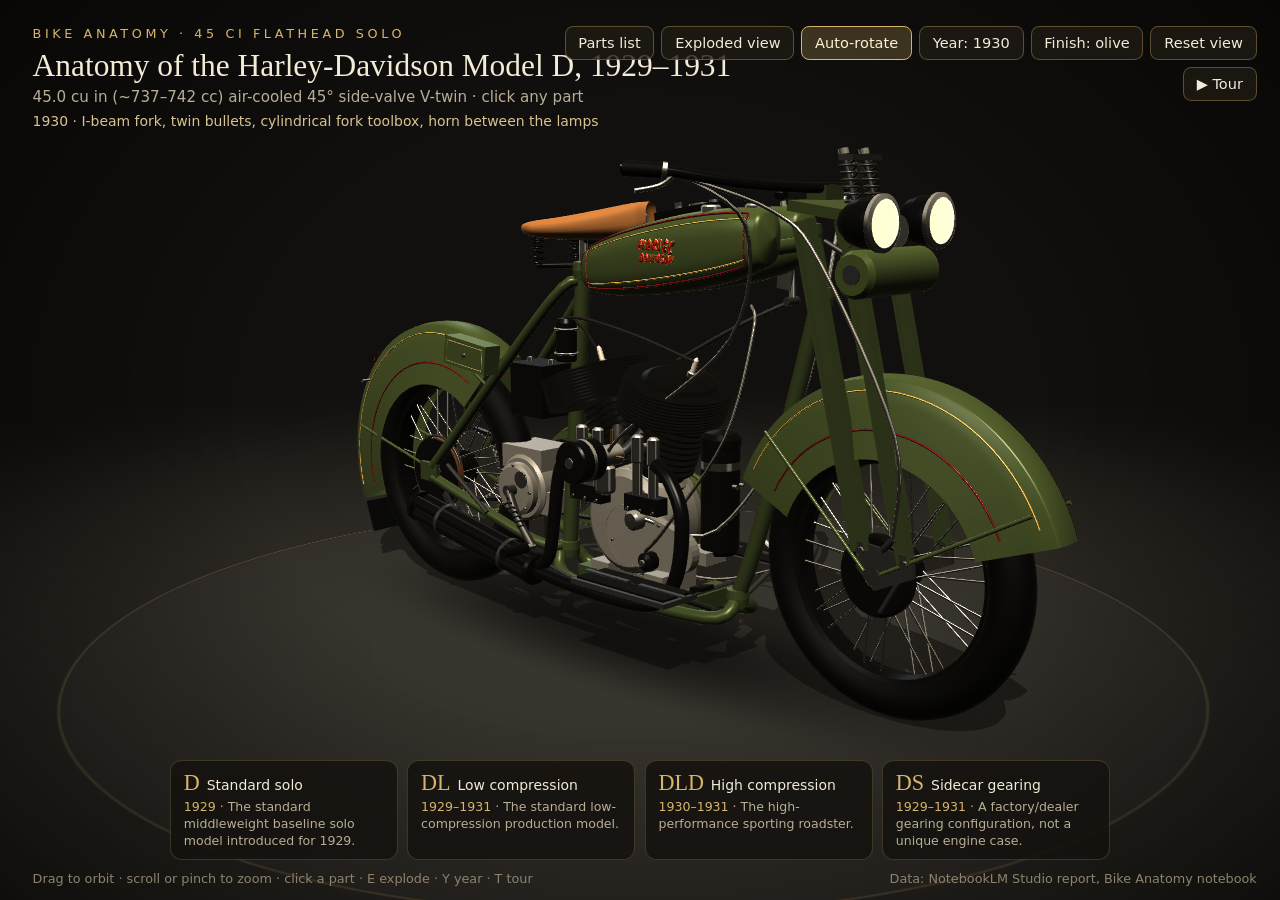
==== commit 4fa7fe7c: "Bring the Model D and V/VL viewers closer to the period bikes Year lighting, tank graphics, fork sec" ====
--- a/bikes/model-d/index.html
+++ b/bikes/model-d/index.html
@@ -17,6 +17,13 @@
 #titleBlock .k{font-size:calc(var(--u)*11);letter-spacing:.28em;color:var(--brass);text-transform:uppercase}
 #titleBlock h1{margin:calc(var(--u)*6) 0 calc(var(--u)*4);font-family:Georgia,"Times New Roman",serif;font-weight:normal;font-size:calc(var(--u)*27);line-height:1.15;color:var(--ink)}
 #titleBlock p{margin:0;font-size:calc(var(--u)*13);color:var(--mute)}
+#titleBlock .yl{margin-top:calc(var(--u)*6);font-size:calc(var(--u)*12);color:#d7c38f}
+#panel .yr{display:flex;gap:calc(var(--u)*10);padding:calc(var(--u)*5) calc(var(--u)*8);border-radius:calc(var(--u)*6);font-size:calc(var(--u)*13);line-height:1.35;color:#8d826d}
+#panel .yr b{font-family:Georgia,serif;font-weight:normal;font-size:calc(var(--u)*16);color:#8d826d;min-width:calc(var(--u)*46)}
+#panel .yr.on{background:rgba(216,180,106,.18);color:var(--ink)}
+#panel .yr.on b{color:var(--brass)}
+#panel .yr.past{color:#c9bda4}
+#panel .yr.past b{color:#b59a63}
 #toolbar{position:absolute;right:calc(var(--u)*20);top:calc(var(--u)*22);display:flex;gap:calc(var(--u)*6);flex-wrap:wrap;justify-content:flex-end;max-width:60%}
 button{font:inherit;font-size:calc(var(--u)*12.5);color:var(--ink);background:rgba(30,27,21,.8);border:1px solid rgba(216,180,106,.35);border-radius:calc(var(--u)*7);padding:calc(var(--u)*7) calc(var(--u)*11);cursor:pointer;transition:background .2s,border-color .2s}
 button:hover{background:rgba(60,50,32,.9);border-color:var(--brass)}
@@ -84,11 +91,13 @@
     <div class="k">Bike Anatomy · 45 ci Flathead Solo</div>
     <h1>Anatomy of the Harley-Davidson Model D, 1929–1931</h1>
     <p>45.0 cu in (~737–742 cc) air-cooled 45° side-valve V-twin · click any part</p>
+    <div class="yl" id="yearLine"></div>
   </header>
   <div id="toolbar" class="chrome">
     <button id="bParts">Parts list</button>
     <button id="bExplode">Exploded view</button>
     <button id="bRotate" class="on">Auto-rotate</button>
+    <button id="bYear">Year: 1930</button>
     <button id="bFinish">Finish: olive</button>
     <button id="bReset">Reset view</button>
     <button id="bTour">▶ Tour</button>
@@ -96,7 +105,7 @@
   <aside id="partsDrawer" class="chrome"></aside>
   <aside id="panel"></aside>
   <div id="variants" class="chrome"></div>
-  <div id="hint" class="chrome">Drag to orbit · scroll or pinch to zoom · click a part · E explode · T tour</div>
+  <div id="hint" class="chrome">Drag to orbit · scroll or pinch to zoom · click a part · E explode · Y year · T tour</div>
   <div id="tooltip" class="chrome"></div>
   <div id="caption"><div class="bar"></div><div class="k"></div><div class="t"></div><div class="s"></div></div>
   <div id="card"><div class="in"><div class="k"></div><h1></h1><div class="s"></div><div class="rule"></div><div class="c">Data: NotebookLM Studio report, Bike Anatomy notebook</div></div></div>
@@ -183,11 +192,12 @@
   'Fabric-wrapped high-tension cables: long front 1596-29, short rear 1597-29',
   'Harley-Davidson plugs from No. 1 standard (37-09A) to No. 5 racing (37-09E)']},
  lamps:{sys:'elec',name:'Headlamp',sec:'§7',specs:[
-  '6-inch headlamp assembly 4901-29A, gloss black body, on fork bracket 4965-29 (black) / 4965-29B (Parkerized)',
-  'Nickel door 4914-29 holding a diffusing (4906-29) or clear (4906-29A) glass lens with cork packing 4912-29',
-  'Silvered parabolic reflector 4922-29 and a 6-volt double-filament bulb 4925-29'],
-  fin:'Gloss black body, nickel door',
-  note:'The model shows twin bullet lamps as briefed; the report text describes a single 6-inch headlamp assembly.'},
+  '1929–1930: twin bullet headlamps, as on the Harley-Davidson Museum 1929 DL and period 1930 bikes',
+  '1931: a single 7-inch headlamp replaces the twins',
+  '1930 also mounts a transverse cylindrical toolbox on the fork, with the Klaxon between the lamps',
+  'Report text instead lists one 6-inch assembly 4901-29A (gloss black, nickel door 4914-29, bulb 4925-29) on bracket 4965-29'],
+  fin:'Gloss black bodies, nickel doors',
+  note:'Period and museum evidence: twin bullets in 1929–30, a single 7-inch lamp in 1931. The report’s single 6-inch 4901-29A is a flagged discrepancy and is not applied to the whole run. Use the Year control.'},
  tail:{sys:'elec',name:'Tail lamp',sec:'§7',specs:[
   'Cylindrical black tail lamp 5051-15 on the rear fender',
   'Red ribbed glass "bee-hive" lens 5054-20 with a lower white license lens 5065-25',
@@ -268,7 +278,8 @@
   '4-3/4 in upper springs 2618-26, 5 in main cushion springs 2620-26, 3 in buffer springs 2622-26, flat check spring 2623-23',
   'Lower rocker plates 2636-26 on short (2639-26) and long (2640-26) nickel rocker studs',
   'Black painted forged triple clamp 2654-29'],
-  fin:'High-gloss black legs; Parkerized springs and rods'},
+  fin:'High-gloss black legs; Parkerized springs and rods',
+  note:'1929 legs are round-section tubes. 1930–31 are drop-forged I-beams, a new 1930 feature on period bikes. The report lists early and late leg part numbers, not the section.'},
  saddle:{sys:'frame',name:'Solo saddle & seat post plunger',sec:'§5',specs:[
   'Natural tan leather top 3181-25 on a black steel pommel frame (3182-25 / 3185-18 Mesinger)',
   'Seat bar 3106-29 linked to a cadmium seat plunger 3115-29 in bronze bushing 3113-29',
@@ -305,14 +316,15 @@
   'Split steel tank, right half 3501-26 early / 3501-29 late',
   'Rests on frame rubber buffers 3505-26, clamped by 1/4-24 clip screws 3529-10 and 7/32-32 nickel top screws 3532-18',
   'Nickel 1-1/2 in-24 filler cap 3507-16',
-  'Red-center tank transfers 5917-08'],
-  fin:'High-gloss black enamel per the report',
-  note:'Not a "Strap Tank": the report says that term applies only to 1903–1910 machines.'},
+  'Red Harley-Davidson script transfer with a thin gold edge (report part 5917-08, called “red-center” there)'],
+  fin:'Olive is the standard finish, with a maroon outer and gold inner pinstripe. Black was extra-cost and still carried the stripe and script.',
+  note:'Not a "Strap Tank": the report says that term applies only to 1903–1910 machines. Museum and period bikes show the script wordmark on olive, not a bullseye. The report’s “factory black enamel” line describes an extra-cost colour, not the standard finish.'},
  ltank:{sys:'body',name:'Left gas & oil tank',sec:'§5',specs:[
   'Left half 3502-26 early / 3502-29 late, with divided internal reservoirs for gasoline and engine oil',
   'Houses the manual hand oil pump (3551-27 / 3553-27) with nickel plunger 3555-25',
-  'Nickel caps 3507-16 with gas seat 3511-16 and oil seat 3512-16'],
-  fin:'High-gloss black enamel per the report'},
+  'Nickel caps 3507-16 with gas seat 3511-16 and oil seat 3512-16',
+  'Same script transfer and maroon/gold double pinstripe as the right tank'],
+  fin:'Olive standard; black extra-cost. Striping and the script stay visible on black.'},
  ffender:{sys:'body',name:'Front mudguard',sec:'§5',specs:[
   'Front mudguard 3701-29 early / 3702-29A late',
   'Upper (3726-29) and lower (3727-29) painted braces',
@@ -322,8 +334,10 @@
   'Center (3736-29) and end (3737-29) braces',
   'Molded rubber mud flap 3757-26']},
  toolbox:{sys:'body',name:'Tool box',sec:'§5',specs:[
-  'Rectangular painted steel tool box 3452-29 with cover 3456-29',
-  'Nickel lock key 3464-26']}
+  'Rectangular painted steel tool box 3452-29 with cover 3456-29, under the saddle',
+  'Nickel lock key 3464-26',
+  '1930 only: a separate transverse cylindrical toolbox on the fork, ahead of the springs'],
+  note:'The seat box does not replace the 1930 fork drum. The drum is drawn with the 1930 headlamps.'}
 };
 const VARIANTS = [
  {code:'D', label:'Standard solo', years:'1929', parts:['cyl','carb'],
@@ -441,12 +455,12 @@
 
 /* ------------------------------ palette ------------------------------ */
 const C={black:[0.045,0.043,0.04],nickel:[0.80,0.79,0.76],alu:[0.56,0.555,0.53],rubber:[0.035,0.034,0.032],
- leather:[0.60,0.38,0.19],park:[0.19,0.19,0.185],brass:[0.72,0.56,0.27],lens:[1.0,0.93,0.72],red:[0.66,0.07,0.05],
- cream:[0.86,0.78,0.58],redlens:[0.9,0.12,0.06],porcelain:[0.88,0.86,0.80],fabric:[0.10,0.09,0.08],body:[0.3,0.36,0.2],chain:[0.28,0.27,0.25]};
+ leather:[0.60,0.38,0.19],park:[0.19,0.19,0.185],brass:[0.72,0.56,0.27],lens:[1.0,0.93,0.72],red:[0.72,0.08,0.06],
+ cream:[0.86,0.78,0.58],gold:[0.86,0.70,0.32],maroon:[0.40,0.07,0.08],redlens:[0.9,0.12,0.06],porcelain:[0.88,0.86,0.80],fabric:[0.10,0.09,0.08],body:[0.3,0.36,0.2],chain:[0.28,0.27,0.25]};
 
 /* ----------------------------- geometry ------------------------------
    Units: metres. +X forward, +Y up, +Z = right side of the bike. */
-const F=[0.76,0.32,0], R=[-0.70,0.32,0];
+const F=[0.748,0.32,0], R=[-0.687,0.32,0]; // axle span 1.435 m ≈ 56.5 in (Hemmings 1930); tyre diameter unchanged
 const CR=[0.04,0.31,0];
 const B1=[0.085,0.43,0], A1=norm([Math.sin(Math.PI/8),Math.cos(Math.PI/8),0]);   // front cylinder (22.5° fwd)
 const B2=[-0.005,0.43,0], A2=norm([-Math.sin(Math.PI/8),Math.cos(Math.PI/8),0]); // rear cylinder (22.5° back) = 45° V
@@ -462,27 +476,61 @@
  col(C.nickel,MAT.CHROME);latheAt(c,Z,[[0,-0.075],[0.012,-0.075],[0.012,0.075],[0,0.075]],10,XH);
  for(let k=0;k<36;k++){const s=k%2?1:-1,a=k/36*TAU,b=a+0.42*((k>>1)%2?1:-1);
   cylAB([c[0]+0.041*Math.cos(a),c[1]+0.041*Math.sin(a),s*0.039],[c[0]+0.223*Math.cos(b),c[1]+0.223*Math.sin(b),s*0.008],0.0024,5);}}
-function fender(c,a0,a1,Rf,W){const nt=48,nw=12;const P=[];
+function fender(c,a0,a1,Rf,W){const nt=48,nw=14;const P=[];
+ const skirtOf=s=>{const side=Math.abs(s);return side>0.60?(side-0.60)*0.36:0;};
  for(let i=0;i<=nt;i++){const a=a0+(a1-a0)*i/nt,ca=Math.cos(a),sa=Math.sin(a);const r=[];
-  for(let j=0;j<=nw;j++){const s=-1+2*j/nw;const rad=Rf+0.02*(1-s*s)-(Math.abs(s)>0.86?(Math.abs(s)-0.86)*0.22:0);r.push([c[0]+rad*ca,c[1]+rad*sa,s*W]);}P.push(r);}
+  for(let j=0;j<=nw;j++){const s=-1+2*j/nw;const rad=Rf+0.022*(1-s*s)-skirtOf(s);r.push([c[0]+rad*ca,c[1]+rad*sa,s*W]);}P.push(r);}
  col(C.body,MAT.BODY);grid(P,false,false);
- col(C.cream,MAT.STRIPE);for(const s of [-0.62,0.62]){const pts=[];for(let i=2;i<=nt-2;i++){const a=a0+(a1-a0)*i/nt;const rad=Rf+0.02*(1-s*s)+0.0022;pts.push([c[0]+rad*Math.cos(a),c[1]+rad*Math.sin(a),s*W]);}tube(pts,0.0019,5,false,true);}}
+ const pin=(s,rgb,rad)=>{const pts=[];for(let i=2;i<=nt-2;i++){const a=a0+(a1-a0)*i/nt;const rr=Rf+0.022*(1-s*s)-skirtOf(s)+0.0024;pts.push([c[0]+rr*Math.cos(a),c[1]+rr*Math.sin(a),s*W]);}
+  col(rgb,MAT.PAINT);tube(pts,rad,5,false,true);};
+ pin(-0.86,C.maroon,0.0023);pin(0.86,C.maroon,0.0023);pin(-0.66,C.gold,0.0017);pin(0.66,C.gold,0.0017);}
 function tankShape(zc,side){const x0=0.47,x1=-0.09;
  const sec=t=>{const x=lerp(x0,x1,t),e=Math.max(Math.pow(Math.max(Math.sin(Math.PI*clamp(t,0,1)),0),0.22),0.02);return {x,y:topTubeY(x)-0.005+0.004*(1-t),z:zc,w:0.062*e+0.0005,h:(0.078+0.012*(1-t))*e,e:2.7};};
  col(C.body,MAT.BODY);loft(40,40,sec);
- col(C.cream,MAT.STRIPE);const loop=[];const onSide=(t,k)=>{const s=sec(t);const zz=s.w*Math.pow(Math.max(1-Math.pow(Math.abs(k),s.e),0),1/s.e);return [s.x,s.y+k*s.h,s.z+side*(zz+0.0025)];};
- for(let i=0;i<=24;i++)loop.push(onSide(lerp(0.1,0.9,i/24),0.70));
- for(let i=1;i<=8;i++)loop.push(onSide(0.9+0.012*Math.sin(Math.PI*i/9),lerp(0.70,-0.62,i/8)));
- for(let i=1;i<=24;i++)loop.push(onSide(lerp(0.9,0.1,i/24),-0.62));
- for(let i=1;i<8;i++)loop.push(onSide(0.1-0.012*Math.sin(Math.PI*i/8),lerp(-0.62,0.70,i/8)));
- tube(loop,0.0021,5,true);
- const s=sec(0.46),pc=[s.x,s.y+0.005,s.z+side*(s.w+0.0015)];
- col(C.cream,MAT.PAINT);disc(pc,[0,0,side],0.036,0.002,32);
- col(C.red,MAT.PAINT);disc(add(pc,[0,0,side*0.002]),[0,0,side],0.024,0.0015,32);
+ const band=(kTop,kBot,rgb,rad)=>{const loop=[],on=(t,k)=>{const s=sec(t);const zz=s.w*Math.pow(Math.max(1-Math.pow(Math.abs(k),s.e),0),1/s.e);return [s.x,s.y+k*s.h,s.z+side*(zz+0.0026)];};
+  for(let i=0;i<=24;i++)loop.push(on(lerp(0.08,0.92,i/24),kTop));
+  for(let i=1;i<=8;i++)loop.push(on(0.92,lerp(kTop,kBot,i/8)));
+  for(let i=1;i<=24;i++)loop.push(on(lerp(0.92,0.08,i/24),kBot));
+  for(let i=1;i<8;i++)loop.push(on(0.08,lerp(kBot,kTop,i/8)));
+  col(rgb,MAT.PAINT);tube(loop,rad,5,true);};
+ band(0.86,-0.76,C.maroon,0.00235);band(0.68,-0.58,C.gold,0.00165);
+ const s=sec(0.50),pc=[s.x,s.y+0.004,s.z+side*(s.w*0.97)];
+ withXF(M4.cols([side,0,0],[0,1,0],[0,0,side],pc),()=>hdScript(0.0205,0.0152,false));
  const sc=sec(0.3);col(C.nickel,MAT.CHROME);latheAt([sc.x,sc.y+sc.h-0.006,zc+side*0.01],[0,1,0],[[0,0],[0.022,0],[0.022,0.012],[0.018,0.016],[0,0.017]],20);
  return sec;}
 function sprocketTeeth(c,r,n,z,sz){for(let i=0;i<n;i++){const a=i/n*TAU;obox([c[0]+r*Math.cos(a),c[1]+r*Math.sin(a),z],[Math.cos(a),Math.sin(a),0],[-Math.sin(a),Math.cos(a),0],0.008,sz,0.007);}}
 function chainLinks(path,step,w,h,t){for(const l of resample(path,step,true))obox(l.p,l.d,[-l.d[1],l.d[0],0],w,h,t);}
+/* forged I-beam leg: web in the plane of the leg, flanges facing sideways */
+function ibeam(a,b,depth,flange,t){const d=norm(sub(b,a)),p=[-d[1],d[0],0],L=len(sub(b,a)),c=lerp3(a,b,0.5);
+ obox(c,d,p,L,depth,t);for(const s of [-1,1])obox(add(c,scl(p,s*depth/2)),d,p,L,t,flange);}
+/* red script wordmark with a thin gold edge. Local +x reads left-to-right on a side view. */
+const GLYPH={
+ H:{w:0.78,s:[[[0.06,0.02],[0.02,0.22],[0.1,0.55],[0.04,0.98],[0.18,0.88]],[[0.14,0.5],[0.36,0.6],[0.58,0.42]],[[0.52,0.05],[0.62,0.38],[0.54,0.98],[0.74,0.72]]]},
+ A:{w:0.66,s:[[[0.04,0.3],[0.16,0.08],[0.3,0.34],[0.2,0.64],[0.34,1.0],[0.52,0.55],[0.4,0.2],[0.58,0.05]],[[0.22,0.42],[0.44,0.36]]]},
+ R:{w:0.62,s:[[[0.08,0.02],[0.16,0.48],[0.08,1.02]],[[0.16,0.64],[0.38,1.0],[0.54,0.74],[0.3,0.5],[0.56,0.04]]]},
+ L:{w:0.42,s:[[[0.08,0.04],[0.18,0.22],[0.1,0.72],[0.04,1.16],[0.22,0.96]]]},
+ E:{w:0.56,s:[[[0.5,0.8],[0.3,1.02],[0.08,0.74],[0.18,0.48],[0.42,0.54],[0.22,0.28],[0.06,0.12],[0.3,0.0],[0.52,0.16]]]},
+ Y:{w:0.62,s:[[[0.02,1.02],[0.22,0.55],[0.16,0.16],[0.3,-0.3],[0.46,-0.06]],[[0.58,1.02],[0.32,0.52]]]},
+ D:{w:0.7,s:[[[0.1,0.02],[0.16,0.5],[0.08,1.0]],[[0.16,0.9],[0.44,1.04],[0.64,0.55],[0.52,0.12],[0.18,0.0]]]},
+ I:{w:0.32,s:[[[0.02,0.14],[0.16,0.02],[0.1,0.48],[0.18,1.0],[0.04,0.86]]]},
+ V:{w:0.58,s:[[[0.02,1.02],[0.2,0.38],[0.32,0.02],[0.48,0.48],[0.58,1.02]]]},
+ S:{w:0.54,s:[[[0.46,0.9],[0.24,1.04],[0.06,0.74],[0.2,0.52],[0.42,0.44],[0.52,0.2],[0.3,0.0],[0.06,0.14]]]},
+ O:{w:0.58,s:[[[0.3,1.02],[0.08,0.72],[0.12,0.26],[0.34,0.0],[0.54,0.28],[0.48,0.76],[0.28,1.02]]]},
+ N:{w:0.66,s:[[[0.08,0.02],[0.14,0.52],[0.08,1.02]],[[0.14,0.84],[0.32,0.36],[0.46,0.02]],[[0.4,0.16],[0.52,0.55],[0.46,1.02]]]}
+};
+function hdScript(scH,scD,goldOnly){
+ const line=(text,sc,yBase)=>{
+  let width=0;const items=[];
+  for(const ch of text){const g=GLYPH[ch];if(!g)continue;items.push([g,width]);width+=(g.w+0.26)*sc;}
+  const x0=-width/2;
+  for(const pass of (goldOnly?[0]:[0,1])){
+   col(pass?C.red:C.gold,MAT.PAINT);
+   const rad=sc*(pass?0.155:0.235), z=pass?0.0032:0.001;
+   for(const [g,gx] of items)for(const stroke of g.s){
+    const pts=stroke.map(([px,py])=>[x0+gx+(px+py*0.26)*sc, yBase+py*sc, z]);
+    tube(pts.length>=3?smooth(pts,3):pts, Math.max(rad,0.00115), 4, false, true);}}
+ };
+ line('HARLEY',scH,scD*0.55);line('DAVIDSON',scD,-scD*1.15);}
 const BUILD={
  frame(){col(C.body,MAT.FRAME);const r=0.0165;
   tube([H1,H2],0.024,16);
@@ -490,31 +538,44 @@
   tube(smooth([add(H2,[0,0.01,0]),[0.47,0.6,0],[0.38,0.3,0],[0.33,0.17,0]],6),r+0.002,12);
   for(const s of [-1,1]){
    tube(smooth([[0.33,0.17,0],[0.29,0.125,s*0.06],[-0.15,0.12,s*0.06],[-0.235,0.17,s*0.03]],6),r,12);
-   tube(smooth([[-0.18,0.86,0],[-0.24,0.81,s*0.05],[-0.69,0.34,s*0.085]],5),r*0.85,10);
-   tube(smooth([[-0.23,0.19,0],[-0.3,0.2,s*0.06],[-0.69,0.31,s*0.085]],5),r*0.85,10);
-   obox([-0.70,0.325,s*0.088],[1,0,0],[0,1,0],0.07,0.05,0.012);}
+   tube(smooth([[-0.18,0.86,0],[-0.24,0.81,s*0.05],[R[0]+0.01,0.34,s*0.085]],5),r*0.85,10);
+   tube(smooth([[-0.23,0.19,0],[-0.3,0.2,s*0.06],[R[0]+0.01,0.31,s*0.085]],5),r*0.85,10);
+   obox([R[0],0.325,s*0.088],[1,0,0],[0,1,0],0.07,0.05,0.012);}
   tube([S1,S2],0.02,14);
   for(const p of [H1,H2,S1,[0.33,0.17,0],[-0.23,0.18,0]])latheAt(add(p,[0,-0.025,0]),[0,1,0],[[0,0],[0.026,0.005],[0.028,0.025],[0.026,0.045],[0,0.05]],14);
   obox([0.235,0.15,0],[1,0,0],[0,1,0],0.06,0.04,0.13);obox([-0.10,0.15,0],[1,0,0],[0,1,0],0.06,0.04,0.13);
   col(C.park,MAT.ALU);cylAB([0.25,0.17,-0.1],[0.25,0.17,0.1],0.008,8);},
- fork(){for(const z of [-0.072,0.072]){col(C.body,MAT.FRAME);tube([[0.548,1.03,z],[0.73,0.37,z]],0.013,12);tube([[0.665,0.99,z],[0.835,0.36,z]],0.012,12);
-   col(C.park,MAT.ALU);withXF(M4.trans(0,0,z),()=>extrude([[0.72,0.39],[0.85,0.378],[0.855,0.335],[0.765,0.292],[0.718,0.335]],-0.006,0.006));
-   col(C.nickel,MAT.CHROME);for(const p of [[0.73,0.37],[0.835,0.36]])cylAB([p[0],p[1],z-0.012],[p[0],p[1],z+0.012],0.009,10);}
+ fork(k){const beam=k==='ibeam',x=F[0];for(const z of [-0.072,0.072]){col(C.body,MAT.FRAME);
+  if(beam){ibeam([0.548,1.03,z],[x-0.03,0.37,z],0.034,0.028,0.0055);ibeam([0.665,0.99,z],[x+0.075,0.36,z],0.026,0.022,0.005);}
+  else{tube([[0.548,1.03,z],[x-0.03,0.37,z]],0.013,12);tube([[0.665,0.99,z],[x+0.075,0.36,z]],0.012,12);}
+  col(C.park,MAT.ALU);withXF(M4.trans(0,0,z),()=>extrude([[x-0.04,0.39],[x+0.09,0.378],[x+0.095,0.335],[x+0.005,0.292],[x-0.042,0.335]],-0.006,0.006));
+  col(C.nickel,MAT.CHROME);for(const p of [[x-0.03,0.37],[x+0.075,0.36]])cylAB([p[0],p[1],z-0.012],[p[0],p[1],z+0.012],0.009,10);}
   col(C.body,MAT.FRAME);cylAB([0.665,0.99,-0.08],[0.665,0.99,0.08],0.011,10);
   obox([0.6,1.05,0],[1,-0.12,0],[0.12,1,0],0.16,0.022,0.18);obox([0.548,1.085,0],[1,0,0],[0,1,0],0.05,0.03,0.06);
   for(const z of [-0.035,0.035]){col(C.park,MAT.ALU);tube([[0.668,0.995,z],[0.618,1.165,z]],0.0055,8);
    helix([0.664,1.0,z],[0.64,1.04,z],0.016,4,0.0028);helix([0.645,1.065,z],[0.625,1.15,z],0.016,6,0.003);
    col(C.nickel,MAT.CHROME);latheAt([0.618,1.16,z],[-0.28,1,0],[[0,0],[0.011,0],[0.011,0.012],[0,0.014]],12);}
   col(C.park,MAT.ALU);obox([0.632,1.155,0],[1,0,0],[0,1,0],0.035,0.012,0.1);},
- lamps(){for(const z of [-0.082,0.082]){const o=[0.735,1.02,z];
-  col(C.black,MAT.PAINT);latheAt(o,[1,0,0],[[0,-0.075],[0.028,-0.07],[0.043,-0.05],[0.05,-0.025],[0.052,0],[0.052,0.008]],28);
-  col(C.nickel,MAT.CHROME);latheAt(o,[1,0,0],[[0.052,0.008],[0.057,0.011],[0.057,0.02],[0.047,0.023]],28);
-  col(C.lens,MAT.GLOW);latheAt(o,[1,0,0],[[0.047,0.022],[0.033,0.029],[0,0.032]],28);
-  col(C.park,MAT.ALU);cylAB([0.67,1.02,z*0.6],[0.69,1.02,z],0.007,8);}
-  obox([0.665,1.02,0],[1,0,0],[0,1,0],0.02,0.02,0.11);},
- horn(){const o=[0.705,0.895,0];col(C.black,MAT.PAINT);latheAt(o,[1,0,0],[[0,-0.05],[0.03,-0.05],[0.034,-0.03],[0.034,0.0],[0.02,0.01],[0.02,0.04],[0.04,0.07],[0.042,0.075]],24);
-  col(C.nickel,MAT.CHROME);latheAt(add(o,[0.07,0,0]),[1,0,0],[[0.042,0.005],[0.044,0.008],[0,0.008]],24);
-  col(C.park,MAT.ALU);cylAB([0.66,0.9,-0.065],[0.66,0.9,0.065],0.006,8);obox([0.675,0.895,0],[1,0,0],[0,1,0],0.04,0.01,0.02);},
+ lamps(k){const bullet=(o,sc)=>{
+  col(C.black,MAT.PAINT);latheAt(o,[1,0,0],[[0,-0.075*sc],[0.028*sc,-0.07*sc],[0.043*sc,-0.05*sc],[0.05*sc,-0.025*sc],[0.052*sc,0],[0.052*sc,0.008*sc]],28);
+  col(C.nickel,MAT.CHROME);latheAt(o,[1,0,0],[[0.052*sc,0.008*sc],[0.057*sc,0.011*sc],[0.057*sc,0.02*sc],[0.047*sc,0.023*sc]],28);
+  col(C.lens,MAT.GLOW);latheAt(o,[1,0,0],[[0.047*sc,0.022*sc],[0.033*sc,0.029*sc],[0,0.032*sc]],28);};
+ if(k==='single'){const o=[F[0]+0.045,1.03,0];
+  col(C.black,MAT.PAINT);latheAt(o,[1,0,0],[[0,-0.089],[0.034,-0.084],[0.06,-0.058],[0.08,-0.026],[0.088,0],[0.088,0.012]],32);
+  col(C.nickel,MAT.CHROME);latheAt(o,[1,0,0],[[0.088,0.012],[0.096,0.016],[0.096,0.026],[0.08,0.031]],32);
+  col(C.lens,MAT.GLOW);latheAt(o,[1,0,0],[[0.08,0.029],[0.048,0.041],[0,0.047]],32);
+  col(C.park,MAT.ALU);obox([o[0]-0.08,1.015,0],[1,0.12,0],[0,1,0],0.06,0.016,0.042);return;}
+ for(const z of [-0.10,0.10]){bullet([F[0]-0.005,1.03,z],1);col(C.park,MAT.ALU);cylAB([0.64,1.03,z*0.5],[F[0]-0.05,1.03,z],0.007,8);}
+ obox([0.64,1.03,0],[1,0,0],[0,1,0],0.02,0.018,0.15);
+ if(k==='box'){const o=[F[0]-0.04,0.93,0];
+  col(C.body,MAT.BODY);latheAt(o,Z,[[0,-0.125],[0.04,-0.125],[0.048,-0.112],[0.048,0.112],[0.04,0.125],[0,0.125]],24,XH);
+  col(C.park,MAT.ALU);latheAt(o,Z,[[0,-0.128],[0.02,-0.128],[0.02,-0.122],[0,-0.122]],12,XH);latheAt(o,Z,[[0,0.122],[0.02,0.122],[0.02,0.128],[0,0.128]],12,XH);
+  col(C.gold,MAT.PAINT);const arc=[];for(let i=0;i<=16;i++){const a=Math.PI*i/16;arc.push([o[0]+0.012*Math.sin(a),o[1]+0.03*Math.sin(a),o[2]+Math.cos(a)*0.09]);}tube(arc,0.0016,5,false,true);
+  col(C.park,MAT.ALU);for(const z of [-0.07,0.07])cylAB([0.60,0.99,z],[o[0],o[1],z*0.65],0.006,8);}},
+ horn(k){const mid=k==='mid',o=mid?[F[0]-0.07,1.012,0]:[0.705,0.895,0],sc=mid?0.70:1;
+ col(C.black,MAT.PAINT);latheAt(o,[1,0,0],[[0,-0.05*sc],[0.03*sc,-0.05*sc],[0.034*sc,-0.03*sc],[0.034*sc,0],[0.02*sc,0.01*sc],[0.02*sc,0.04*sc],[0.04*sc,0.07*sc],[0.042*sc,0.075*sc]],24);
+ col(C.nickel,MAT.CHROME);latheAt(add(o,[0.07*sc,0,0]),[1,0,0],[[0.042*sc,0.005],[0.044*sc,0.008*sc],[0,0.008*sc]],24);
+ col(C.park,MAT.ALU);cylAB([o[0]-0.04,o[1],-0.05],[o[0]-0.04,o[1],0.05],0.006,8);obox([o[0]-0.025,o[1],0],[1,0,0],[0,1,0],0.035,0.01,0.018);},
  bars(){const half=s=>[[0.335,1.135,s*0.385],[0.40,1.128,s*0.32],[0.49,1.105,s*0.2],[0.55,1.095,s*0.07],[0.556,1.095,0]];
   col(C.black,MAT.PAINT);tube(smooth(half(-1).concat(half(1).reverse().slice(1)),6),0.011,10,false,true);
   col(C.rubber,MAT.MATTE);for(const s of [-1,1])tube([[0.338,1.134,s*0.382],[0.392,1.129,s*0.327]],0.016,12);
@@ -525,8 +586,8 @@
  cyl(){for(const [B,A] of [[B1,A1],[B2,A2]]){const M=basisY(B,A,Z);
   const p=[[0,-0.01],[0.062,-0.01],[0.062,0.012],[0.05,0.014]];let h=0.022;for(let i=0;i<9;i++){p.push([0.05,h],[0.079,h+0.002],[0.079,h+0.007],[0.05,h+0.009]);h+=0.016;}p.push([0.05,0.172],[0,0.172]);
   col(C.black,MAT.PAINT);withXF(M,()=>lathe(p,32));
-  const hp=[[0,0.168],[0.07,0.168]];let g=0.172;for(let i=0;i<6;i++){hp.push([0.07,g],[0.088,g+0.002],[0.088,g+0.0065],[0.07,g+0.0085]);g+=0.0125;}hp.push([0.06,g+0.004],[0,g+0.006]);
-  withXF(M,()=>withXF(M4.mul(M4.trans(0.022,0,0),M4.scale(1.32,1,1)),()=>lathe(hp,32)));
+  const hp=[[0,0.164],[0.074,0.164]];let g=0.168;for(let i=0;i<10;i++){hp.push([0.074,g],[0.106,g+0.0014],[0.106,g+0.0044],[0.074,g+0.0058]);g+=0.008;}hp.push([0.064,g+0.003],[0,g+0.006]);
+  withXF(M,()=>withXF(M4.mul(M4.trans(0.030,0,0),M4.scale(1.48,1,1)),()=>lathe(hp,36)));
   const tp=add(B,scl(A,0.252));col(C.nickel,MAT.CHROME);latheAt(tp,A,[[0,0],[0.011,0],[0.011,0.012],[0.007,0.014]],14);
   col(C.porcelain,MAT.PAINT);latheAt(add(tp,scl(A,0.014)),A,[[0.007,0],[0.0065,0.03],[0.003,0.036],[0,0.037]],14);
   col(C.nickel,MAT.CHROME);latheAt(add(B,scl(A,0.08)),Z,[[0,0.075],[0.008,0.075],[0.008,0.092],[0,0.092]],10,XH);}},
@@ -608,13 +669,16 @@
   const nU=[Math.sin(beta)*d[0]-Math.cos(beta)*d[1],Math.sin(beta)*d[1]+Math.cos(beta)*d[0],0];
   const pa=[c1[0]+0.075*nU[0],c1[1]+0.075*nU[1],z],pb=[c2[0]+0.125*nU[0]-0.04*d[0],c2[1]+0.125*nU[1]-0.04*d[1],z];
   col(C.body,MAT.BODY);obox(lerp3(pa,pb,0.5),sub(pb,pa),nU,len(sub(pb,pa)),0.004,0.04);obox(add(lerp3(pa,pb,0.5),[0,0,-0.02]),sub(pb,pa),nU,len(sub(pb,pa)),0.025,0.003);},
- saddle(){col(C.leather,MAT.MATTE);loft(36,36,t=>{const x=lerp(0.01,-0.30,t),e=Math.pow(Math.max(Math.sin(Math.PI*clamp(t*0.92+0.04,0,1)),0),0.3);
-   return {x,y:0.985+0.022*t*t,z:0,w:(0.032+0.11*Math.pow(clamp((t-0.1)/0.7,0,1),0.9))*Math.max(e,0.03),h:(0.022+0.012*t)*Math.max(e,0.05),e:3};});
-  col(C.black,MAT.PAINT);tube(smooth([[0.03,0.935,0],[0.0,0.965,0],[-0.17,0.96,0],[-0.26,0.97,0]],5),0.008,8);
+ saddle(){col(C.leather,MAT.MATTE);loft(36,36,t=>{const x=lerp(0.055,-0.30,t),pom=Math.pow(1-t,1.7),e=Math.pow(Math.max(Math.sin(Math.PI*clamp(t*0.9+0.05,0,1)),0),0.28);
+   return {x,y:0.974+0.052*pom+0.016*t,z:0,w:(0.030+0.112*Math.pow(clamp((t-0.08)/0.72,0,1),0.9))*Math.max(e,0.035),h:(0.018+0.034*pom+0.010*t)*Math.max(e,0.05),e:2.7};});
+  col(C.black,MAT.PAINT);tube(smooth([[0.05,0.99,0],[0.0,0.968,0],[-0.17,0.962,0],[-0.26,0.972,0]],5),0.008,8);
   for(const s of [-1,1]){helix([-0.265,0.905,s*0.065],[-0.265,0.975,s*0.065],0.016,5,0.0032);tube([[-0.17,0.9,0],[-0.265,0.9,s*0.065]],0.006,8);}
   col(C.nickel,MAT.CHROME);cylAB([-0.17,0.885,0],[-0.17,0.962,0],0.011,12);latheAt([-0.17,0.89,0],[0,1,0],[[0.023,0],[0.023,0.015],[0.012,0.02]],16);},
  boards(){for(const s of [-1,1]){col(C.park,MAT.ALU);obox([0.19,0.205,s*0.2],[1,0,0],[0,1,0],0.29,0.012,0.11);
-   col(C.rubber,MAT.MATTE);obox([0.19,0.214,s*0.2],[1,0,0],[0,1,0],0.27,0.008,0.092);
+   col(C.rubber,MAT.MATTE);obox([0.19,0.213,s*0.2],[1,0,0],[0,1,0],0.27,0.006,0.092);
+   col(C.park,MAT.ALU);for(let i=0;i<6;i++){const x=i<3?0.078+i*0.03:0.25+(i-3)*0.03;obox([x,0.218,s*0.2],[0,0,1],[0,1,0],0.012,0.004,0.078);}
+   col([0.10,0.09,0.07],MAT.MATTE);obox([0.19,0.2125,s*0.2],[1,0,0],[0,1,0],0.08,0.0025,0.022);
+   col(C.gold,MAT.PAINT);for(let i=0;i<6;i++)obox([0.162+i*0.011,0.215,s*0.2],[1,0,0],[0,1,0],0.007,0.0015,0.0022);
    col(C.park,MAT.ALU);for(const x of [0.08,0.3])tube([[x,0.15,s*0.06],[x,0.19,s*0.15]],0.007,8);}},
  fwheel(){wheel(F);},
  rwheel(){wheel(R);},
@@ -637,9 +701,10 @@
    col(C.cream,MAT.MATTE);latheAt([0.02,0.031,0],[0,1,0],[[0,0],[0.017,0],[0,0.0005]],24);
    col(C.nickel,MAT.CHROME);latheAt([-0.04,0.025,0],[0,1,0],[[0,0],[0.009,0],[0.009,0.008],[0,0.008]],12);obox([-0.04,0.036,0],[1,0,0],[0,1,0],0.018,0.012,0.003);
    latheAt([0.065,0.025,0],[0,1,0],[[0,0],[0.009,0],[0.009,0.008],[0,0.008]],12);});},
- ffender(){fender(F,0.32,2.78,0.36,0.058);col(C.body,MAT.BODY);for(const s of [-1,1]){tube([[F[0]+0.36*Math.cos(0.5),F[1]+0.36*Math.sin(0.5),s*0.06],[F[0]+0.02,F[1]+0.01,s*0.07]],0.0045,6);
-  tube([[F[0]+0.36*Math.cos(2.4),F[1]+0.36*Math.sin(2.4),s*0.06],[F[0]-0.02,F[1]+0.01,s*0.07]],0.0045,6);}},
- rfender(){fender(R,0.95,3.5,0.36,0.064);const h=2.6;col(C.nickel,MAT.CHROME);cylAB([R[0]+0.38*Math.cos(h),R[1]+0.38*Math.sin(h),-0.06],[R[0]+0.38*Math.cos(h),R[1]+0.38*Math.sin(h),0.06],0.005,8);
+ ffender(){fender(F,0.32,2.78,0.385,0.072);col(C.body,MAT.BODY);for(const s of [-1,1]){tube([[F[0]+0.39*Math.cos(0.5),F[1]+0.39*Math.sin(0.5),s*0.074],[F[0]+0.02,F[1]+0.01,s*0.08]],0.0045,6);
+  tube([[F[0]+0.39*Math.cos(2.4),F[1]+0.39*Math.sin(2.4),s*0.074],[F[0]-0.02,F[1]+0.01,s*0.08]],0.0045,6);}},
+ rfender(){fender(R,0.95,3.5,0.385,0.078);const h=2.55,hx=R[0]+0.39*Math.cos(h),hy=R[1]+0.39*Math.sin(h);col(C.nickel,MAT.CHROME);cylAB([hx,hy,-0.072],[hx,hy,0.072],0.0042,8);
+  col(C.park,MAT.ALU);for(const z of [-0.03,0.03])latheAt([hx,hy,z],Z,[[0,-0.012],[0.009,-0.012],[0.009,0.012],[0,0.012]],10,XH);
   const e=3.5;col(C.rubber,MAT.MATTE);obox([R[0]+0.37*Math.cos(e+0.05),R[1]+0.37*Math.sin(e+0.05)-0.04,0],[Math.cos(e+1.57),Math.sin(e+1.57),0],[Math.cos(e),Math.sin(e),0],0.09,0.006,0.1);
   col(C.body,MAT.BODY);for(const s of [-1,1]){tube([[R[0]+0.36*Math.cos(2.9),R[1]+0.36*Math.sin(2.9),s*0.066],[R[0]-0.01,R[1]+0.01,s*0.08]],0.0045,6);tube([[R[0]+0.36*Math.cos(1.4),R[1]+0.36*Math.sin(1.4),s*0.066],[-0.45,0.58,s*0.075]],0.0045,6);}},
  tail(){const a=2.42,o=[R[0]+0.39*Math.cos(a),R[1]+0.39*Math.sin(a)+0.012,0];col(C.black,MAT.PAINT);latheAt(o,[-1,0,0],[[0,-0.02],[0.026,-0.02],[0.028,0],[0.028,0.03]],20);
@@ -661,6 +726,17 @@
  frame:[0,0,0], fork:[0.34,0.14,0], saddle:[-0.08,0.36,0], boards:[0,-0.14,0],
  fwheel:[0.68,0,0], rwheel:[-0.58,0,0], fbrake:[0.68,0,0.34], rbrake:[-0.58,0,0.34],
  rtank:[0,0.36,0.24], ltank:[0,0.36,-0.24], ffender:[0.68,0.32,0], rfender:[-0.56,0.36,0], toolbox:[-0.22,0.08,0.42]
+};
+const YEARS=[1929,1930,1931];
+const YEAR_NOTES={
+ 1929:'Twin bullet lamps on round-section springer legs',
+ 1930:'I-beam fork, twin bullets, cylindrical fork toolbox, horn between the lamps',
+ 1931:'Single 7-inch headlamp and I-beam fork. The report’s 6-inch lamp is a flagged discrepancy'
+};
+const ALTS={
+ fork:{keys:['tube','ibeam'],pick:y=>y<1930?'tube':'ibeam'},
+ lamps:{keys:['twins','box','single'],pick:y=>y>1930?'single':(y===1930?'box':'twins')},
+ horn:{keys:['low','mid'],pick:y=>y===1930?'mid':'low'}
 };
 /* ------------------------------- WebGL ------------------------------- */
 const stage=document.getElementById('stage'), canvas=document.getElementById('gl');
@@ -715,13 +791,17 @@
  gl_FragColor=vec4(c,1.0);}`;
 const P_MAIN=prog(VS_MAIN,FS_MAIN),P_SHADOW=prog(VS_SHADOW,FS_SHADOW),P_PICK=prog(VS_PICK,FS_PICK),P_GROUND=prog(VS_GROUND,FS_GROUND);
 
-/* build every part into its own buffer */
+/* build every part (and each year variant) into its own buffer */
+function mkBuf(fn){V=[];setXF(M4.id());fn();const arr=new Float32Array(V);V=null;const buf=gl.createBuffer();gl.bindBuffer(gl.ARRAY_BUFFER,buf);gl.bufferData(gl.ARRAY_BUFFER,arr,gl.STATIC_DRAW);return {buf,count:arr.length/10,arr};}
 const PARTS=[];const PID={};let totalVerts=0;
-for(const id of Object.keys(DATA)){V=[];setXF(M4.id());BUILD[id]();const arr=new Float32Array(V);const buf=gl.createBuffer();gl.bindBuffer(gl.ARRAY_BUFFER,buf);gl.bufferData(gl.ARRAY_BUFFER,arr,gl.STATIC_DRAW);
- const mn=[1e9,1e9,1e9],mx=[-1e9,-1e9,-1e9];for(let i=0;i<arr.length;i+=10)for(let k=0;k<3;k++){mn[k]=Math.min(mn[k],arr[i+k]);mx[k]=Math.max(mx[k],arr[i+k]);}
- const p={id,idx:PARTS.length,buf,count:arr.length/10,center:scl(add(mn,mx),0.5),ex:EX[id]||[0,0,0],d:DATA[id],off:[0,0,0],sel:0,selA:0,dimA:0};
+for(const id of Object.keys(DATA)){
+ const keys=ALTS[id]?ALTS[id].keys:[null],vars={};const mn=[1e9,1e9,1e9],mx=[-1e9,-1e9,-1e9];
+ for(const k of keys){const b=mkBuf(()=>BUILD[id](k));const a=b.arr;
+  for(let i=0;i<a.length;i+=10)for(let q=0;q<3;q++){mn[q]=Math.min(mn[q],a[i+q]);mx[q]=Math.max(mx[q],a[i+q]);}
+  vars[k]=b;}
+ const first=vars[keys[0]];
+ const p={id,idx:PARTS.length,vars,buf:first.buf,count:first.count,center:scl(add(mn,mx),0.5),ex:EX[id]||[0,0,0],d:DATA[id],off:[0,0,0],sel:0,selA:0,dimA:0};
  PID[id]=p;PARTS.push(p);totalVerts+=p.count;}
-V=null;
 const groundBuf=gl.createBuffer();{const g=[];const n=96,Rg=7;for(let i=0;i<n;i++){const a0=i/n*TAU,a1=(i+1)/n*TAU;g.push(0,0,0,Rg*Math.cos(a0),0,Rg*Math.sin(a0),Rg*Math.cos(a1),0,Rg*Math.sin(a1));}
  gl.bindBuffer(gl.ARRAY_BUFFER,groundBuf);gl.bufferData(gl.ARRAY_BUFFER,new Float32Array(g),gl.STATIC_DRAW);}
 
@@ -740,7 +820,8 @@
 let explodeTarget=Q.get('explode')==='1'?1:0,explodeCur=explodeTarget,autoRotate=true,lastInput=-1e9,selected=null,hovered=null,variantSel=null,lensShift=0,lensGoal=0;
 if(explodeTarget){cam.dist=goal.dist=4.7;cam.t=goal.t=[0.02,0.58,0];}
 let finishMode=Q.get('finish')==='black'?'black':'olive';
-const FINISH={olive:{body:[0.25,0.31,0.16],frame:[0.21,0.26,0.14],stripe:[0.86,0.72,0.42]},black:{body:[0.035,0.034,0.032],frame:[0.035,0.034,0.032],stripe:[0.035,0.034,0.032]}};
+let year=YEARS.includes(+Q.get('year'))?+Q.get('year'):1930;
+const FINISH={olive:{body:[0.25,0.31,0.16],frame:[0.21,0.26,0.14],stripe:[0.86,0.72,0.42]},black:{body:[0.035,0.034,0.032],frame:[0.035,0.034,0.032],stripe:[0.78,0.62,0.32]}};
 let W=1,H=1,DPR=1;
 function resize(){const r=stage.getBoundingClientRect();W=Math.max(1,Math.round(r.width));H=Math.max(1,Math.round(r.height));DPR=Math.min(window.devicePixelRatio||1,2);
  canvas.width=Math.round(W*DPR);canvas.height=Math.round(H*DPR);stage.style.setProperty('--u',(Math.min(H/720,W/1100)).toFixed(4)+'px');}
@@ -800,8 +881,16 @@
 function setExplode(on){explodeTarget=on?1:0;$('bExplode').classList.toggle('on',on);goal.dist=on?Math.max(goal.dist,4.7):HOME.dist;if(!selected)goal.t=on?[0.02,0.58,0]:HOME.t.slice();if(selected)goal.t=lerp3(HOME.t,add(selected.center,scl(selected.ex,explodeTarget)),0.7);}
 $('bExplode').onclick=()=>setExplode(!explodeTarget);
 $('bRotate').onclick=()=>{autoRotate=!autoRotate;$('bRotate').classList.toggle('on',autoRotate);};
-function finishLabel(){$('bFinish').textContent=finishMode==='olive'?'Finish: olive':'Finish: factory black (report)';}
+function yearsHTML(y){return `<button class="x" aria-label="Close">×</button><div class="chip" style="color:${SYS.elec.col}">Year by year</div><h2>1929–1931 front end</h2>
+ ${YEARS.map(Y=>`<div class="yr${Y===y?' on':(Y<y?' past':'')}"><b>${Y}</b><span>${esc(YEAR_NOTES[Y])}</span></div>`).join('')}
+ <div class="note">Olive is the standard finish. Black is extra-cost and keeps the maroon/gold pinstripe and the script transfer. ?year=1929|1930|1931</div>`;}
+function setYear(y){year=y;for(const id of Object.keys(ALTS)){const p=PID[id],b=p.vars[ALTS[id].pick(y)];p.buf=b.buf;p.count=b.count;}
+ totalVerts=0;for(const p of PARTS)totalVerts+=p.count;
+ $('bYear').textContent='Year: '+y;$('yearLine').textContent=y+' · '+YEAR_NOTES[y];}
+function finishLabel(){$('bFinish').textContent=finishMode==='olive'?'Finish: olive':'Finish: black (extra-cost)';}
+$('bYear').onclick=()=>{setYear(YEARS[(YEARS.indexOf(year)+1)%YEARS.length]);if(!selected&&variantSel===null){showPanel(yearsHTML(year));lensGoal=W>760?-0.24:0;PARTS.forEach(q=>q.sel=['lamps','fork','horn','toolbox'].includes(q.id)?1:0);}};
 $('bFinish').onclick=()=>{finishMode=finishMode==='olive'?'black':'olive';finishLabel();};finishLabel();
+setYear(year);
 $('bReset').onclick=()=>{select(null);setExplode(false);Object.assign(goal,{yaw:HOME.yaw,pitch:HOME.pitch,dist:HOME.dist,t:HOME.t.slice()});};
 $('bParts').onclick=()=>{$('partsDrawer').classList.toggle('open');$('bParts').classList.toggle('on');};
 $('bTour').onclick=()=>{const q=new URLSearchParams(location.search);q.set('tour','1');location.search=q.toString();};
@@ -822,7 +911,7 @@
 canvas.addEventListener('pointerup',endPtr);canvas.addEventListener('pointercancel',endPtr);
 canvas.addEventListener('wheel',e=>{if(TOUR)return;e.preventDefault();goal.dist=clamp(goal.dist*Math.exp(e.deltaY*0.0012),0.8,7);lastInput=performance.now();},{passive:false});
 canvas.addEventListener('pointerleave',()=>{hovered=null;$('tooltip').style.opacity=0;canvas.classList.remove('hot');});
-window.addEventListener('keydown',e=>{if(TOUR)return;const k=e.key.toLowerCase();if(k==='e')setExplode(!explodeTarget);else if(k==='escape')select(null);else if(k==='t')$('bTour').click();else if(k==='r')$('bReset').click();});
+window.addEventListener('keydown',e=>{if(TOUR)return;const k=e.key.toLowerCase();if(k==='e')setExplode(!explodeTarget);else if(k==='escape')select(null);else if(k==='t')$('bTour').click();else if(k==='r')$('bReset').click();else if(k==='y')$('bYear').click();});
 
 /* ------------------------------- tour --------------------------------
    0–4.5 s title card · 4.5–12 orbit · 12–15 explode · 15–47 eight stops (4 s each)
@@ -833,7 +922,7 @@
  {id:'gen',yaw:0.4,pitch:0.14,dist:1.1,kick:'Electrics',title:'6-volt generator',sub:'Bevel drive at first; a direct spur gear later, after tooth wear and noise'},
  {id:'gear',yaw:-0.42,pitch:0.24,dist:1.4,kick:'Transmission',title:'3-speed hand-shift gearbox',sub:'Sliding gears in a hand-poured cast-aluminum case, worked with a foot clutch'},
  {id:'primary',yaw:Math.PI-0.28,pitch:0.18,dist:1.35,kick:'Primary drive',title:'Duckworth primary chain',sub:'3/8 × 3/16 in double-row chain, 100 or 102 links · motor sprockets 17T to 33T'},
- {id:'fork',yaw:2.15,pitch:0.12,dist:1.65,kick:'Front suspension',title:'Leading-link springer fork',sub:'4-3/4 in upper, 5 in cushion and 3 in buffer springs on Parkerized rods'},
+ {id:'fork',yaw:2.15,pitch:0.12,dist:1.65,kick:'Front suspension',title:'Leading-link springer fork',sub:'Drop-forged I-beam legs in 1930–31, round tubes in 1929 · upper, cushion and buffer springs'},
  {id:'frame',yaw:2.6,pitch:0.32,dist:2.6,kick:'Chassis',title:'Rigid single-rider frame',sub:'No rear suspension: an internal seat-post plunger isolates the rider'},
  {id:'brakes',yaw:TAU+0.12,pitch:0.32,dist:1.3,kick:'Brakes',title:'Mechanical drum brakes',sub:'Internal expanding front drum · contracting bands squeeze the rear drum'}
 ];
@@ -898,7 +987,7 @@
 const sp=Q.get('select');if(sp&&PID[sp]&&!TOUR){select(PID[sp]);PARTS.forEach(p=>{p.selA=p.sel;p.dimA=p.sel?0:0.45;});lensShift=lensGoal;cam.t=goal.t.slice();}
 if(Q.get('yaw')){cam.yaw=goal.yaw=parseFloat(Q.get('yaw'));}
 if(Q.get('still')==='1'){autoRotate=false;$('bRotate').classList.remove('on');}
-window.__viewer={parts:PARTS.length,verts:totalVerts};
+window.__viewer={parts:PARTS.length,verts:totalVerts,year,finish:finishMode};
 if(CAPTURE){document.body.classList.add('capture');window.__renderAt=t=>{frame(t*1000);return t;};}else requestAnimationFrame(frame);
 </script>
 </body>
